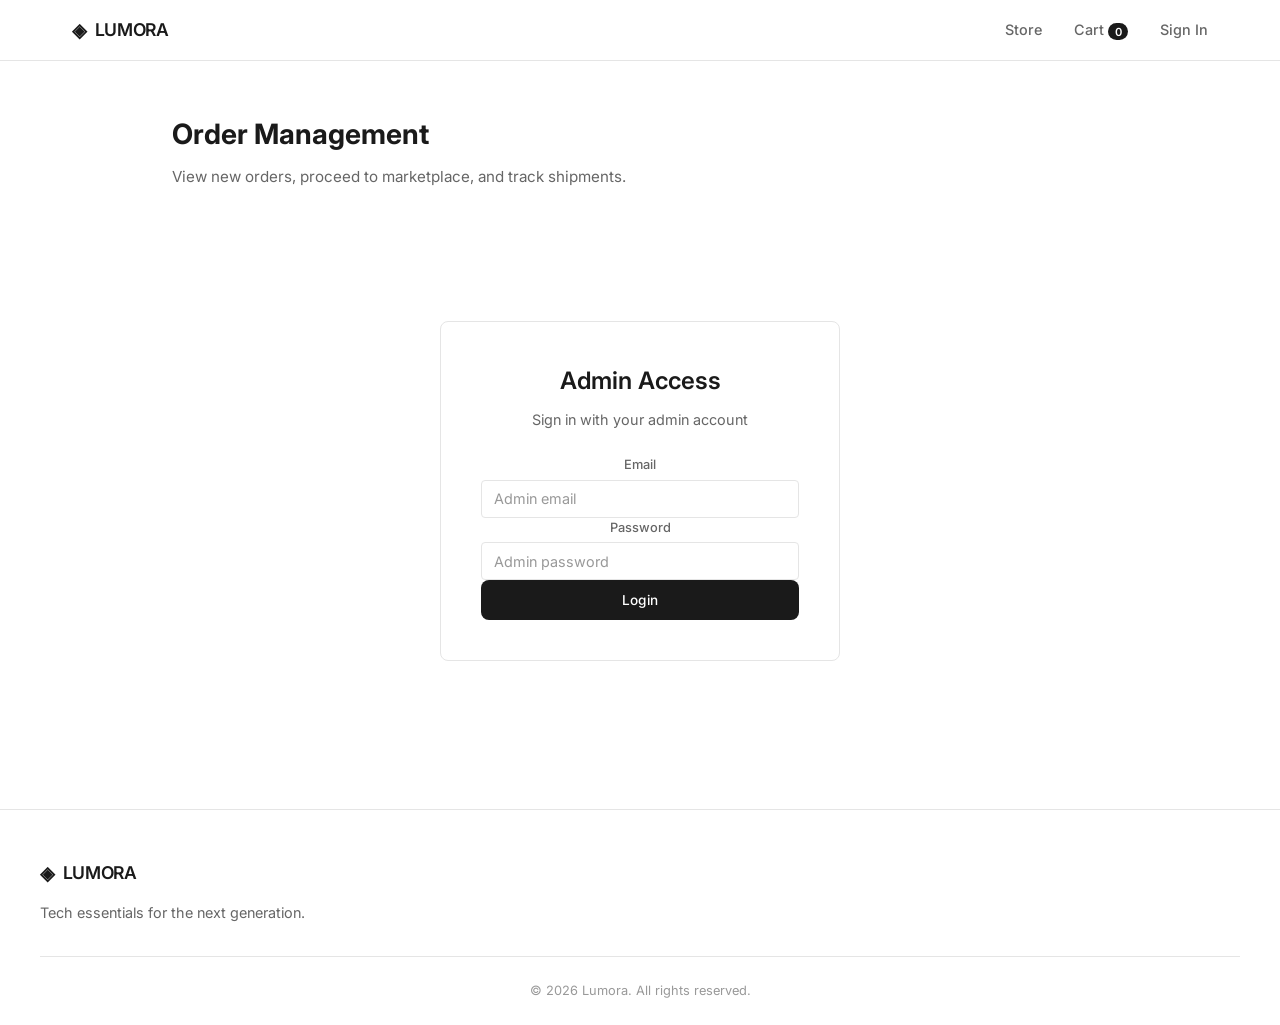
==== admin.html @ c72f5565 "Lumora Store v1.0 - Full storefront with backend integration" ====
<!DOCTYPE html>
<html lang="en">
<head>
    <meta charset="UTF-8">
    <meta name="viewport" content="width=device-width, initial-scale=1.0">
    <title>Admin — Lumora Store</title>
    <link rel="stylesheet" href="css/style.css">
    <link href="https://fonts.googleapis.com/css2?family=Inter:wght@300;400;500;600;700&display=swap" rel="stylesheet">
    <link rel="icon" href="data:image/svg+xml,<svg xmlns='http://www.w3.org/2000/svg' viewBox='0 0 100 100'><text y='.9em' font-size='90'>◈</text></svg>">
</head>
<body>
    <nav class="navbar">
        <div class="nav-container">
            <a href="index.html" class="logo"><span class="logo-icon">◈</span><span class="logo-text">LUMORA</span></a>
            <ul class="nav-links">
                <li><a href="index.html" class="nav-link">Store</a></li>
                <li><a href="cart.html" class="nav-link">Cart <span class="cart-count" id="cartCount">0</span></a></li>
                <span id="authLinks"></span>
            </ul>
            <button class="menu-toggle" id="menuToggle">☰</button>
        </div>
    </nav>
    <div class="admin-page">
        <div class="admin-header">
            <h1>Order Management</h1>
            <p>View new orders, proceed to marketplace, and track shipments.</p>
        </div>
        <div id="adminContent"></div>
    </div>
    <footer class="footer">
        <div class="footer-content">
            <div class="footer-brand">
                <a href="index.html" class="logo"><span class="logo-icon">◈</span><span class="logo-text">LUMORA</span></a>
                <p>Tech essentials for the next generation.</p>
            </div>
        </div>
        <div class="footer-bottom"><p>&copy; 2026 Lumora. All rights reserved.</p></div>
    </footer>
    <script src="js/products.js"></script>
    <script src="js/main.js"></script>
</body>
</html>
---- css/style.css ----
/* ============================================
   LUMORA STORE — Complete Stylesheet
   ============================================ */

:root {
    --bg: #ffffff;
    --surface: #f8f8f8;
    --card: #ffffff;
    --border: #e5e5e5;
    --text: #1a1a1a;
    --text-secondary: #666666;
    --text-dim: #999999;
    --accent: #1a1a1a;
    --accent-hover: #333333;
    --accent-light: #f0f0f0;
    --success: #2d8a4e;
    --danger: #d32f2f;
    --warning: #f5a623;
    --font-display: 'Inter', -apple-system, BlinkMacSystemFont, 'Segoe UI', sans-serif;
    --font-body: 'Inter', -apple-system, BlinkMacSystemFont, 'Segoe UI', sans-serif;
    --font-mono: 'SF Mono', 'Fira Code', 'Consolas', monospace;
    --radius: 8px;
    --radius-sm: 4px;
    --shadow: 0 1px 3px rgba(0, 0, 0, 0.08);
    --shadow-hover: 0 4px 12px rgba(0, 0, 0, 0.12);
    --transition: 0.2s ease;
}

* { margin: 0; padding: 0; box-sizing: border-box; }
html { scroll-behavior: smooth; }

body {
    font-family: var(--font-body);
    background: var(--bg);
    color: var(--text);
    line-height: 1.6;
    -webkit-font-smoothing: antialiased;
    -moz-osx-font-smoothing: grayscale;
}

/* ============================================
   NAVIGATION
   ============================================ */
.navbar {
    position: fixed; top: 0; left: 0; width: 100%; z-index: 1000;
    background: rgba(255, 255, 255, 0.9);
    backdrop-filter: blur(10px);
    border-bottom: 1px solid var(--border);
}
.nav-container {
    max-width: 1200px; margin: 0 auto; padding: 0 2rem;
    display: flex; align-items: center; justify-content: space-between; height: 60px;
}
.logo {
    display: flex; align-items: center; gap: 0.5rem; text-decoration: none;
    color: var(--text); font-family: var(--font-display); font-size: 1.1rem;
    font-weight: 600; letter-spacing: -0.02em;
}
.logo-icon { font-size: 1.2rem; color: var(--text); }
.logo-accent { color: var(--text-secondary); font-weight: 400; }
.nav-links { display: flex; list-style: none; gap: 2rem; }
.nav-link {
    color: var(--text-secondary); text-decoration: none; font-size: 0.9rem;
    font-weight: 500; transition: color var(--transition); position: relative;
}
.nav-link:hover, .nav-link.active { color: var(--text); }
.nav-link::after {
    content: ''; position: absolute; bottom: -4px; left: 0; width: 0;
    height: 1px; background: var(--text); transition: width var(--transition);
}
.nav-link:hover::after, .nav-link.active::after { width: 100%; }
.cart-link { display: flex; align-items: center; gap: 0.4rem; }
.cart-count {
    background: var(--text); color: var(--bg); font-size: 0.7rem; font-weight: 600;
    padding: 0.1rem 0.4rem; border-radius: 10px; min-width: 18px; text-align: center;
    transition: transform 0.2s ease;
}
.menu-toggle { display: none; background: none; border: none; color: var(--text); font-size: 1.25rem; cursor: pointer; }

/* ============================================
   HERO
   ============================================ */
.hero {
    min-height: 100vh; display: flex; align-items: center; justify-content: center;
    padding: 6rem 2rem 4rem; text-align: center;
}
.hero-content { max-width: 640px; }
.hero-badge {
    font-family: var(--font-mono); font-size: 0.75rem; color: var(--text-dim);
    letter-spacing: 0.1em; text-transform: uppercase; margin-bottom: 1.5rem;
}
.hero-title {
    font-family: var(--font-display); font-size: clamp(2.5rem, 5vw, 3.5rem);
    font-weight: 700; line-height: 1.15; letter-spacing: -0.03em;
    margin-bottom: 1.25rem; color: var(--text);
}
.hero-subtitle {
    font-size: 1.1rem; color: var(--text-secondary); margin-bottom: 2.5rem;
    font-weight: 400; line-height: 1.7;
}
.hero-cta { display: flex; gap: 0.75rem; justify-content: center; flex-wrap: wrap; margin-bottom: 3rem; }
.btn {
    font-family: var(--font-display); font-size: 0.85rem; font-weight: 500;
    letter-spacing: 0.01em; padding: 0.75rem 1.5rem; border: none; cursor: pointer;
    transition: all var(--transition); text-decoration: none; display: inline-block;
    border-radius: var(--radius);
}
.btn-primary { background: var(--text); color: var(--bg); }
.btn-primary:hover { background: var(--accent-hover); }
.btn-secondary { background: transparent; color: var(--text); border: 1px solid var(--border); }
.btn-secondary:hover { border-color: var(--text); }
.btn-small { padding: 0.5rem 1rem; font-size: 0.8rem; }
.scroll-indicator { position: absolute; bottom: 2rem; left: 50%; transform: translateX(-50%); text-align: center; }
.scroll-indicator span { font-family: var(--font-mono); font-size: 0.7rem; color: var(--text-dim); letter-spacing: 0.1em; text-transform: uppercase; }
.scroll-line { width: 1px; height: 32px; background: var(--border); margin: 0.5rem auto 0; }

/* ============================================
   SECTIONS
   ============================================ */
section { padding: 5rem 2rem; max-width: 1200px; margin: 0 auto; }
.section-header { text-align: center; margin-bottom: 2.5rem; }
.section-title {
    font-family: var(--font-display); font-size: clamp(1.5rem, 3vw, 2rem);
    font-weight: 600; letter-spacing: -0.02em; margin-bottom: 0.5rem; color: var(--text);
}
.section-subtitle { color: var(--text-secondary); font-size: 1rem; font-weight: 400; }

/* ============================================
   PRODUCT GRID
   ============================================ */
.products-section { padding-top: 4rem; }
.filter-bar {
    max-width: 1200px; margin: 0 auto 1.5rem; padding: 0 2rem;
    display: flex; gap: 0.5rem; flex-wrap: wrap; align-items: center;
}
.filter-btn {
    font-family: var(--font-mono); font-size: 0.75rem; padding: 0.4rem 0.75rem;
    background: transparent; border: 1px solid var(--border); color: var(--text-secondary);
    cursor: pointer; border-radius: var(--radius-sm); transition: all var(--transition);
    text-transform: uppercase; letter-spacing: 0.03em;
}
.filter-btn:hover, .filter-btn.active { border-color: var(--text); color: var(--text); }
.search-box { margin-left: auto; position: relative; }
.search-box input {
    padding: 0.4rem 0.75rem 0.4rem 2rem; background: var(--bg); border: 1px solid var(--border);
    border-radius: var(--radius-sm); color: var(--text); font-family: var(--font-body);
    font-size: 0.85rem; outline: none; width: 220px; transition: border-color var(--transition);
}
.search-box input:focus { border-color: var(--text); }
.search-box::before {
    content: '\2315'; position: absolute; left: 0.6rem; top: 50%;
    transform: translateY(-50%); color: var(--text-dim); font-size: 1rem;
}
.product-grid {
    display: grid; grid-template-columns: repeat(auto-fill, minmax(260px, 1fr)); gap: 1.5rem;
    max-width: 1200px; margin: 0 auto; padding: 0 2rem;
}
.product-card {
    background: var(--card); border: 1px solid var(--border); border-radius: var(--radius);
    overflow: hidden; transition: all var(--transition); cursor: pointer;
}
.product-card:hover { box-shadow: var(--shadow-hover); transform: translateY(-2px); }
.product-image { position: relative; width: 100%; height: 200px; background: var(--surface); overflow: hidden; }
.product-image img { width: 100%; height: 100%; object-fit: cover; }
.product-badge {
    position: absolute; top: 0.75rem; left: 0.75rem; font-family: var(--font-mono);
    font-size: 0.65rem; color: var(--text-secondary); background: var(--accent-light);
    padding: 0.15rem 0.5rem; border-radius: var(--radius-sm); text-transform: uppercase; letter-spacing: 0.03em;
}
.product-info { padding: 1.25rem; }
.product-name {
    font-family: var(--font-display); font-size: 0.95rem; font-weight: 600;
    margin-bottom: 0.25rem; color: var(--text); letter-spacing: -0.01em;
}
.product-desc { font-size: 0.85rem; color: var(--text-secondary); margin-bottom: 0.75rem; line-height: 1.5; }
.product-footer { display: flex; align-items: center; justify-content: space-between; }
.product-price { font-family: var(--font-display); font-size: 1.1rem; font-weight: 600; color: var(--text); letter-spacing: -0.01em; }
.add-to-cart {
    padding: 0.5rem 1rem; background: transparent; border: 1px solid var(--border);
    color: var(--text); font-family: var(--font-display); font-size: 0.75rem;
    font-weight: 500; cursor: pointer; transition: all var(--transition); border-radius: var(--radius-sm);
}
.add-to-cart:hover { background: var(--text); color: var(--bg); border-color: var(--text); }

/* ============================================
   CATEGORIES
   ============================================ */
.categories-section { padding-top: 2rem; }
.category-grid { display: grid; grid-template-columns: repeat(auto-fill, minmax(200px, 1fr)); gap: 1rem; }
.category-card {
    background: var(--card); border: 1px solid var(--border); border-radius: var(--radius);
    padding: 1.5rem 1.25rem; text-align: center; text-decoration: none; color: var(--text);
    transition: all var(--transition);
}
.category-card:hover { box-shadow: var(--shadow-hover); transform: translateY(-2px); }
.category-icon { font-size: 2rem; margin-bottom: 0.75rem; display: block; }
.category-card h3 { font-family: var(--font-display); font-size: 0.95rem; font-weight: 600; margin-bottom: 0.25rem; letter-spacing: -0.01em; }
.category-card p { font-size: 0.8rem; color: var(--text-secondary); }

/* ============================================
   HOW IT WORKS
   ============================================ */
.how-it-works { background: var(--surface); border-top: 1px solid var(--border); border-bottom: 1px solid var(--border); }
.steps-grid { display: grid; grid-template-columns: repeat(auto-fit, minmax(250px, 1fr)); gap: 2rem; max-width: 900px; margin: 0 auto; }
.step { text-align: center; }
.step-number {
    width: 48px; height: 48px; border-radius: 50%; background: var(--text); color: var(--bg);
    font-family: var(--font-display); font-size: 1.25rem; font-weight: 700;
    display: flex; align-items: center; justify-content: center; margin: 0 auto 1rem;
}
.step h3 { font-family: var(--font-display); font-size: 1rem; font-weight: 600; margin-bottom: 0.5rem; }
.step p { font-size: 0.9rem; color: var(--text-secondary); }

/* ============================================
   CART PAGE
   ============================================ */
.cart-container { max-width: 800px; margin: 0 auto; padding: 7rem 2rem 3rem; }
.cart-items { margin-bottom: 1.5rem; }
.cart-item {
    display: flex; align-items: center; gap: 1.25rem; background: var(--card);
    border: 1px solid var(--border); border-radius: var(--radius); padding: 1.25rem; margin-bottom: 0.75rem;
}
.cart-item-img { width: 64px; height: 64px; object-fit: cover; border-radius: var(--radius-sm); flex-shrink: 0; }
.cart-item-info { flex: 1; }
.cart-item-name { font-family: var(--font-display); font-size: 0.95rem; font-weight: 600; margin-bottom: 0.15rem; }
.cart-item-price { color: var(--text-secondary); font-size: 0.85rem; }
.cart-item-total { font-family: var(--font-display); font-size: 1rem; font-weight: 600; color: var(--text); }
.remove-btn {
    background: none; border: none; color: var(--text-dim); font-size: 1.25rem;
    cursor: pointer; padding: 0.25rem; transition: color var(--transition);
}
.remove-btn:hover { color: var(--danger); }
.cart-summary {
    background: var(--card); border: 1px solid var(--border);
    border-radius: var(--radius); padding: 1.5rem;
}
.summary-row { display: flex; justify-content: space-between; padding: 0.5rem 0; font-size: 0.95rem; }
.summary-total { font-family: var(--font-display); font-size: 1.25rem; font-weight: 600; border-top: 1px solid var(--border); margin-top: 0.5rem; padding-top: 1rem; }
.checkout-btn { width: 100%; margin-top: 1rem; }
.empty-cart { text-align: center; padding: 4rem 2rem; color: var(--text-secondary); }
.empty-cart-icon { font-size: 3rem; margin-bottom: 1rem; display: block; }

/* ============================================
   MODALS
   ============================================ */
.modal-overlay {
    position: fixed; top: 0; left: 0; width: 100%; height: 100%;
    background: rgba(0, 0, 0, 0.4); backdrop-filter: blur(4px);
    z-index: 2000; display: none; align-items: center; justify-content: center; padding: 2rem;
}
.modal-overlay.active { display: flex; }
.modal {
    background: var(--card); border: 1px solid var(--border); border-radius: var(--radius);
    max-width: 480px; width: 100%; max-height: 90vh; overflow-y: auto; position: relative;
    padding: 2rem;
}
.modal-large { max-width: 600px; }
.modal-admin { max-width: 900px; }
.modal-close {
    position: absolute; top: 0.75rem; right: 0.75rem; background: none; border: none;
    color: var(--text-secondary); font-size: 1.5rem; cursor: pointer; z-index: 1;
    transition: color var(--transition);
}
.modal-close:hover { color: var(--text); }
.modal-title { font-family: var(--font-display); font-size: 1.25rem; font-weight: 600; margin-bottom: 1.5rem; }

/* Product Modal */
.modal-product { display: flex; flex-direction: column; gap: 1.5rem; }
.modal-product-image { width: 100%; height: 250px; background: var(--surface); border-radius: var(--radius); overflow: hidden; }
.modal-product-image img { width: 100%; height: 100%; object-fit: cover; }
.modal-product-info h2 { font-family: var(--font-display); font-size: 1.25rem; font-weight: 600; margin-bottom: 0.5rem; }
.modal-product-info .product-desc { margin-bottom: 1rem; }
.product-specs { margin-bottom: 1rem; }
.product-specs h4 { font-family: var(--font-display); font-size: 0.85rem; font-weight: 600; margin-bottom: 0.5rem; }
.product-specs ul { list-style: none; padding-left: 0; }
.product-specs li { font-size: 0.85rem; color: var(--text-secondary); padding: 0.2rem 0; }
.product-specs li::before { content: '• '; color: var(--text); }

/* Checkout */
.checkout-items { margin-bottom: 1.5rem; }
.checkout-items h3 { font-family: var(--font-display); font-size: 0.9rem; font-weight: 600; margin-bottom: 0.75rem; }
.checkout-item {
    display: flex; justify-content: space-between; padding: 0.5rem 0;
    border-bottom: 1px solid var(--border); font-size: 0.9rem;
}
.checkout-total {
    display: flex; justify-content: space-between; padding: 1rem 0 0;
    font-family: var(--font-display); font-size: 1.1rem; font-weight: 600;
}
.payment-section { text-align: center; padding: 1.5rem 0; }
.payment-qr { text-align: center; }
.payment-instruction { font-size: 0.9rem; color: var(--text-secondary); margin-bottom: 1rem; }
.qr-image { width: 250px; height: 250px; margin: 0 auto 1rem; display: block; border-radius: var(--radius); }
.payment-details { background: var(--surface); border-radius: var(--radius); padding: 1rem; margin-bottom: 1rem; text-align: left; }
.payment-details p { font-size: 0.85rem; margin-bottom: 0.25rem; }
.payment-warning { font-size: 0.8rem; color: var(--warning); margin-bottom: 1rem; }

/* Order Form */
.order-form { display: flex; flex-direction: column; gap: 1rem; }
.form-group { display: flex; flex-direction: column; gap: 0.25rem; }
.form-row { display: grid; grid-template-columns: 1fr 1fr; gap: 1rem; }
.form-group label { font-size: 0.8rem; font-weight: 500; color: var(--text-secondary); }
.form-group input, .form-group textarea {
    padding: 0.6rem 0.75rem; background: var(--bg); border: 1px solid var(--border);
    border-radius: var(--radius-sm); color: var(--text); font-family: var(--font-body);
    font-size: 0.9rem; outline: none; transition: border-color var(--transition);
}
.form-group input:focus, .form-group textarea:focus { border-color: var(--text); }
.form-group input::placeholder, .form-group textarea::placeholder { color: var(--text-dim); }
.form-notice { background: #fff3cd; border: 1px solid #ffc107; border-radius: var(--radius-sm); padding: 0.75rem; }
.form-notice p { font-size: 0.8rem; color: #856404; }
.submit-btn { width: 100%; }

/* Order Confirmation */
.confirmation-box { text-align: center; padding: 2rem; }
.confirmation-icon {
    width: 64px; height: 64px; border-radius: 50%; background: var(--success); color: white;
    font-size: 2rem; display: flex; align-items: center; justify-content: center; margin: 0 auto 1rem;
}
.confirmation-box h2 { font-family: var(--font-display); font-size: 1.5rem; font-weight: 600; margin-bottom: 0.5rem; }
.confirmation-id { font-family: var(--font-mono); font-size: 0.85rem; color: var(--text-dim); margin-bottom: 1rem; }
.confirmation-details { background: var(--surface); border-radius: var(--radius); padding: 1rem; margin: 1rem 0; text-align: left; }
.confirmation-details p { font-size: 0.9rem; margin-bottom: 0.25rem; }

/* ============================================
   ADMIN PAGE
   ============================================ */
.admin-page { max-width: 1000px; margin: 0 auto; padding: 7rem 2rem 3rem; }
.admin-header { margin-bottom: 2rem; }
.admin-header h1 { font-family: var(--font-display); font-size: 1.75rem; font-weight: 700; margin-bottom: 0.5rem; }
.admin-header p { color: var(--text-secondary); font-size: 0.95rem; }
.admin-stats { display: grid; grid-template-columns: repeat(4, 1fr); gap: 1rem; margin-bottom: 2rem; }
.admin-stat {
    background: var(--card); border: 1px solid var(--border); border-radius: var(--radius);
    padding: 1.25rem; text-align: center;
}
.admin-stat .stat-num { font-family: var(--font-display); font-size: 1.75rem; font-weight: 700; display: block; }
.admin-stat .stat-label { font-size: 0.75rem; color: var(--text-dim); text-transform: uppercase; letter-spacing: 0.05em; }
.admin-orders h3 { font-family: var(--font-display); font-size: 1rem; font-weight: 600; margin-bottom: 1rem; }
.no-orders { text-align: center; padding: 3rem; color: var(--text-secondary); }
.admin-order {
    background: var(--card); border: 1px solid var(--border); border-radius: var(--radius);
    padding: 1.5rem; margin-bottom: 1rem;
}
.order-header { display: flex; justify-content: space-between; align-items: center; margin-bottom: 1rem; }
.order-id { font-family: var(--font-mono); font-size: 0.85rem; font-weight: 600; }
.order-status {
    font-size: 0.7rem; font-weight: 600; padding: 0.2rem 0.6rem; border-radius: 10px;
    text-transform: uppercase; letter-spacing: 0.05em;
}
.status-pending { background: #fff3cd; color: #856404; }
.status-confirmed { background: #d1ecf1; color: #0c5460; }
.status-ordered { background: #d4edda; color: #155724; }
.status-shipped { background: #e2e3e5; color: #383d41; }
.order-body { display: grid; grid-template-columns: 1fr 1fr 1fr; gap: 1rem; margin-bottom: 1rem; }
.order-customer p, .order-items p { font-size: 0.85rem; margin-bottom: 0.15rem; }
.order-total { text-align: right; }
.order-total p { font-size: 0.85rem; }
.order-actions { border-top: 1px solid var(--border); padding-top: 1rem; }
.marketplace-label { font-size: 0.8rem; color: var(--text-secondary); margin-bottom: 0.5rem; }
.marketplace-btns { display: flex; gap: 0.5rem; flex-wrap: wrap; }
.marketplace-btn {
    padding: 0.5rem 1rem; background: transparent; border: 1px solid var(--border);
    color: var(--text); font-family: var(--font-display); font-size: 0.8rem;
    font-weight: 500; cursor: pointer; border-radius: var(--radius-sm);
    transition: all var(--transition);
}
.marketplace-btn:hover { border-color: var(--mp-color, var(--text)); color: var(--mp-color, var(--text)); }
.shipped-label { color: var(--success); font-weight: 600; font-size: 0.9rem; }

/* ============================================
   TOAST
   ============================================ */
.toast {
    position: fixed; bottom: 2rem; right: 2rem; background: var(--text); color: var(--bg);
    padding: 0.75rem 1.25rem; border-radius: var(--radius); font-family: var(--font-body);
    font-size: 0.9rem; font-weight: 500; z-index: 3000; opacity: 0; transform: translateY(20px);
    transition: all 0.3s ease;
}
.toast.show { opacity: 1; transform: translateY(0); }

/* ============================================
   FOOTER
   ============================================ */
.footer { background: var(--bg); border-top: 1px solid var(--border); padding: 3rem 2rem 1.5rem; }
.footer-content {
    max-width: 1200px; margin: 0 auto; display: grid;
    grid-template-columns: 1fr 2fr; gap: 3rem; margin-bottom: 2rem;
}
.footer-brand p { color: var(--text-secondary); margin-top: 0.75rem; font-size: 0.9rem; }
.footer-links { display: grid; grid-template-columns: repeat(3, 1fr); gap: 1.5rem; }
.footer-col h4 {
    font-family: var(--font-display); font-size: 0.8rem; font-weight: 600;
    margin-bottom: 0.75rem; letter-spacing: 0.02em; text-transform: uppercase; color: var(--text);
}
.footer-col a {
    display: block; color: var(--text-secondary); text-decoration: none;
    font-size: 0.85rem; margin-bottom: 0.4rem; transition: color var(--transition);
}
.footer-col a:hover { color: var(--text); }
.footer-bottom {
    max-width: 1200px; margin: 0 auto; padding-top: 1.5rem;
    border-top: 1px solid var(--border); text-align: center;
}
.footer-bottom p { color: var(--text-dim); font-size: 0.8rem; }

/* ============================================
   RESPONSIVE
   ============================================ */
@media (max-width: 768px) {
    .nav-links {
        display: none; position: absolute; top: 60px; left: 0; width: 100%;
        background: rgba(255, 255, 255, 0.98); flex-direction: column;
        padding: 1.5rem 2rem; gap: 1rem; border-bottom: 1px solid var(--border);
    }
    .nav-links.active { display: flex; }
    .menu-toggle { display: block; }
    .hero-stats { gap: 1.5rem; }
    .newsletter-form { flex-direction: column; }
    .footer-content { grid-template-columns: 1fr; gap: 1.5rem; }
    .footer-links { grid-template-columns: 1fr; }
    .cart-item { flex-wrap: wrap; }
    .filter-bar { flex-direction: column; align-items: stretch; }
    .search-box { margin-left: 0; }
    .search-box input { width: 100%; }
    .form-row { grid-template-columns: 1fr; }
    .order-body { grid-template-columns: 1fr; }
    .admin-stats { grid-template-columns: repeat(2, 1fr); }
    .product-grid { grid-template-columns: repeat(auto-fill, minmax(200px, 1fr)); }
    .category-grid { grid-template-columns: repeat(2, 1fr); }
    .steps-grid { grid-template-columns: 1fr; }
}
@media (max-width: 480px) {
    .hero-cta { flex-direction: column; align-items: center; }
    .btn { width: 100%; text-align: center; }
    .product-grid { grid-template-columns: 1fr; }
    .category-grid { grid-template-columns: 1fr; }
    .admin-stats { grid-template-columns: 1fr; }
    .marketplace-btns { flex-direction: column; }
    .marketplace-btn { width: 100%; }
}

/* ADMIN LOGIN */
.admin-login { display: flex; align-items: center; justify-content: center; min-height: 60vh; }
.admin-login-box { background: var(--card); border: 1px solid var(--border); border-radius: var(--radius); padding: 2.5rem; max-width: 400px; width: 100%; text-align: center; }
.admin-login-box h2 { font-family: var(--font-display); font-size: 1.5rem; font-weight: 600; margin-bottom: 0.5rem; }
.admin-login-box p { color: var(--text-secondary); font-size: 0.9rem; margin-bottom: 1.5rem; }

/* ADMIN TOP BAR */
.admin-top-bar { display: flex; justify-content: space-between; align-items: center; margin-bottom: 1.5rem; flex-wrap: wrap; gap: 0.5rem; }
.admin-top-bar h2 { font-family: var(--font-display); font-size: 1.25rem; font-weight: 600; }
.admin-top-actions { display: flex; gap: 0.5rem; }

/* ADD PRODUCT FORM */
.add-product-form { background: var(--card); border: 1px solid var(--border); border-radius: var(--radius); padding: 1.5rem; margin-bottom: 1.5rem; }
.add-product-form h3 { font-family: var(--font-display); font-size: 1rem; font-weight: 600; margin-bottom: 1rem; }
.add-product-form .form-group small { display: block; font-size: 0.75rem; color: var(--text-dim); margin-top: 0.25rem; }
.add-product-form select {
    padding: 0.6rem 0.75rem; background: var(--bg); border: 1px solid var(--border);
    border-radius: var(--radius-sm); color: var(--text); font-family: var(--font-body);
    font-size: 0.9rem; outline: none; width: 100%; transition: border-color var(--transition);
}
.add-product-form select:focus { border-color: var(--text); }
.form-actions { display: flex; gap: 0.5rem; margin-top: 0.5rem; }

/* PROFILE PAGE */
.profile-container { max-width: 800px; margin: 0 auto; padding: 7rem 2rem 3rem; }
.profile-header { text-align: center; margin-bottom: 2rem; }
.profile-avatar { width: 80px; height: 80px; border-radius: 50%; background: var(--text); color: var(--bg); font-size: 2rem; display: flex; align-items: center; justify-content: center; margin: 0 auto 1rem; }
.profile-header h1 { font-family: var(--font-display); font-size: 1.5rem; font-weight: 600; margin-bottom: 0.25rem; }
.profile-header p { color: var(--text-secondary); font-size: 0.9rem; }
.profile-section { background: var(--card); border: 1px solid var(--border); border-radius: var(--radius); padding: 1.5rem; }
.profile-section h2 { font-family: var(--font-display); font-size: 1rem; font-weight: 600; margin-bottom: 1rem; }
.profile-order { border: 1px solid var(--border); border-radius: var(--radius-sm); padding: 1rem; margin-bottom: 0.75rem; }
.profile-order-header { display: flex; justify-content: space-between; align-items: center; margin-bottom: 0.5rem; }
.profile-order-items p { font-size: 0.85rem; color: var(--text-secondary); }
.profile-order-total { margin-top: 0.5rem; padding-top: 0.5rem; border-top: 1px solid var(--border); }
.profile-order-total p { font-size: 0.85rem; }

/* PAYMENT INFO FORM */
.payment-info-form { text-align: left; }
.payment-info-form h3 { font-family: var(--font-display); font-size: 1.1rem; font-weight: 600; margin-bottom: 0.5rem; }
.payment-info-form p { font-size: 0.9rem; color: var(--text-secondary); margin-bottom: 1rem; }
.payment-info-form select { padding: 0.6rem 0.75rem; background: var(--bg); border: 1px solid var(--border); border-radius: var(--radius-sm); color: var(--text); font-family: var(--font-body); font-size: 0.9rem; outline: none; width: 100%; transition: border-color var(--transition); }
.payment-info-form select:focus { border-color: var(--text); }

/* ACTION BUTTONS */
.action-btns { display: flex; gap: 0.5rem; flex-wrap: wrap; }

/* PAYMENT INFO FORM */
.payment-info-form { text-align: left; }
.payment-info-form h3 { font-family: var(--font-display); font-size: 1.1rem; font-weight: 600; margin-bottom: 0.5rem; }
.payment-info-form p { font-size: 0.9rem; color: var(--text-secondary); margin-bottom: 1rem; }
.payment-info-form small { display: block; font-size: 0.75rem; color: var(--text-dim); margin-top: 0.25rem; }

.payment-info-form small { display: block; font-size: 0.75rem; color: var(--text-dim); margin-top: 0.25rem; }
/* SCROLLBAR */
::-webkit-scrollbar { width: 6px; }
::-webkit-scrollbar-track { background: var(--bg); }
::-webkit-scrollbar-thumb { background: var(--border); border-radius: 3px; }
::-webkit-scrollbar-thumb:hover { background: var(--text-dim); }
::selection { background: var(--text); color: var(--bg); }
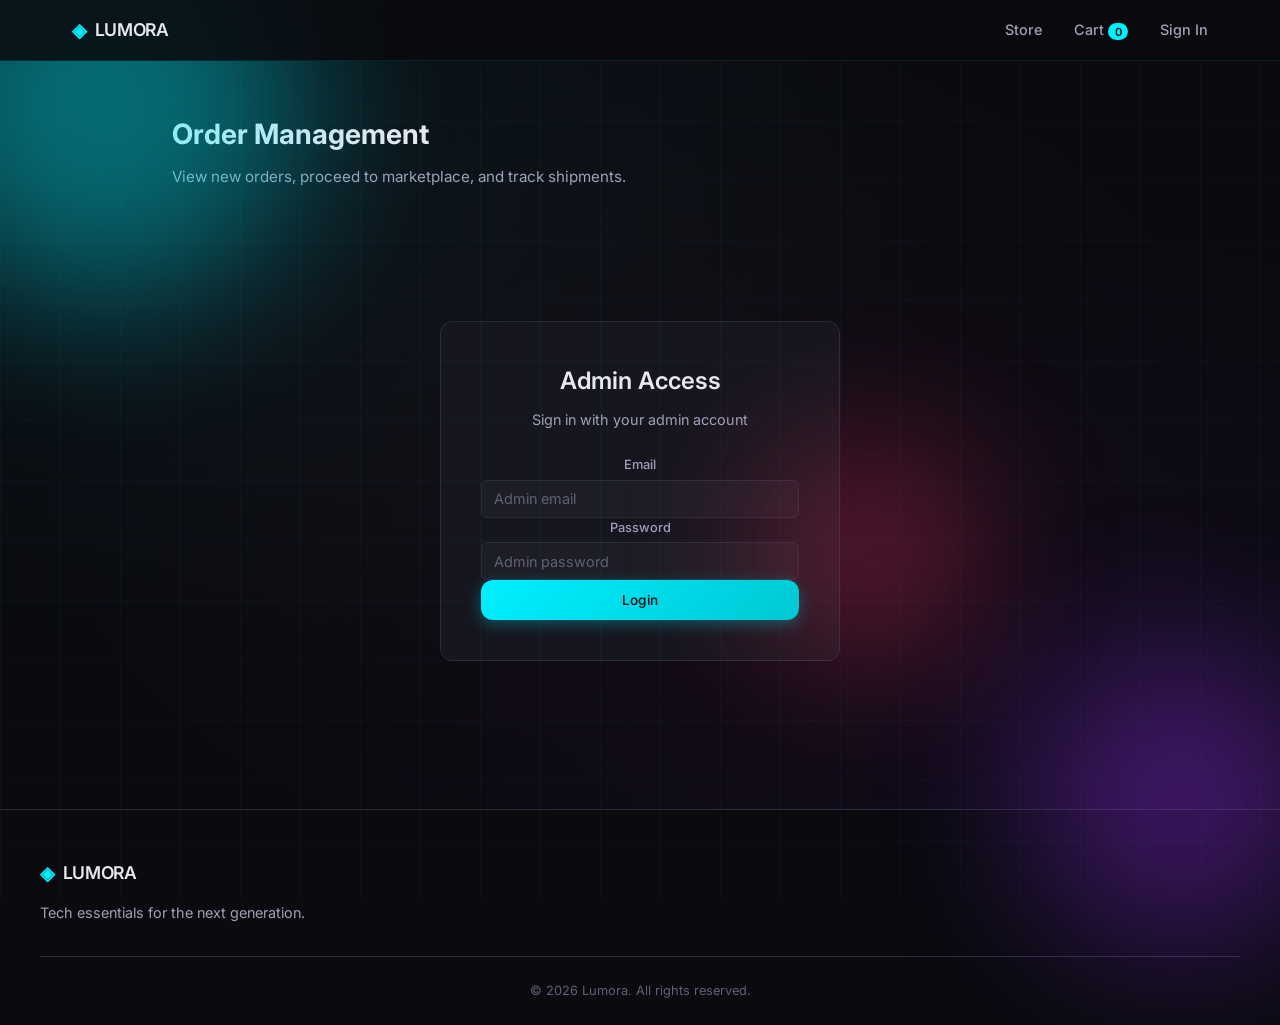
==== commit 4cba2679: "Add futuristic 3D motion system - dark cyberpunk theme, tilt cards, parallax orbs, scroll reveal, ne" ====
--- a/admin.html
+++ b/admin.html
@@ -7,8 +7,8 @@
     <link rel="stylesheet" href="css/style.css">
     <link href="https://fonts.googleapis.com/css2?family=Inter:wght@300;400;500;600;700&display=swap" rel="stylesheet">
     <link rel="icon" href="data:image/svg+xml,<svg xmlns='http://www.w3.org/2000/svg' viewBox='0 0 100 100'><text y='.9em' font-size='90'>◈</text></svg>">
-</head>
-<body>
+<link rel="stylesheet" href="css/futuristic.css"></head>
+<body><div class="orb orb-1"></div><div class="orb orb-2"></div><div class="orb orb-3"></div>
     <nav class="navbar">
         <div class="nav-container">
             <a href="index.html" class="logo"><span class="logo-icon">◈</span><span class="logo-text">LUMORA</span></a>
@@ -38,5 +38,5 @@
     </footer>
     <script src="js/products.js"></script>
     <script src="js/main.js"></script>
-</body>
+<script src="js/futuristic.js"></script></body>
 </html>
--- a/css/futuristic.css
+++ b/css/futuristic.css
@@ -0,0 +1,444 @@
+/* ============================================
+   LUMORA STORE — FUTURISTIC 3D MOTION SYSTEM
+   ============================================ */
+
+/* --- Theme Override: Dark Cyberpunk --- */
+:root {
+    --bg: #0a0a0f;
+    --surface: #12121a;
+    --card: #16161f;
+    --border: #2a2a3a;
+    --text: #e8e8f0;
+    --text-secondary: #a0a0b8;
+    --text-dim: #606078;
+    --accent: #00f0ff;
+    --accent-hover: #00c8d4;
+    --accent-light: #1a2a3a;
+    --success: #00ff88;
+    --danger: #ff3366;
+    --warning: #ffaa00;
+    --glow: 0 0 20px rgba(0, 240, 255, 0.3);
+    --glow-strong: 0 0 40px rgba(0, 240, 255, 0.5);
+    --shadow: 0 4px 20px rgba(0, 0, 0, 0.5);
+    --shadow-hover: 0 8px 40px rgba(0, 240, 255, 0.15);
+    --radius: 12px;
+    --radius-sm: 6px;
+    --transition: 0.3s cubic-bezier(0.25, 0.46, 0.45, 0.94);
+}
+
+/* --- Animated Background --- */
+body {
+    background: var(--bg);
+    background-image:
+        radial-gradient(ellipse at 20% 20%, rgba(0, 240, 255, 0.05) 0%, transparent 50%),
+        radial-gradient(ellipse at 80% 80%, rgba(138, 43, 226, 0.05) 0%, transparent 50%),
+        radial-gradient(ellipse at 50% 50%, rgba(255, 51, 102, 0.03) 0%, transparent 70%);
+    background-attachment: fixed;
+}
+
+/* --- Grid Overlay --- */
+body::before {
+    content: '';
+    position: fixed;
+    top: 0; left: 0; width: 100%; height: 100%;
+    background-image:
+        linear-gradient(rgba(0, 240, 255, 0.03) 1px, transparent 1px),
+        linear-gradient(90deg, rgba(0, 240, 255, 0.03) 1px, transparent 1px);
+    background-size: 60px 60px;
+    pointer-events: none;
+    z-index: 0;
+}
+
+/* --- Floating Orbs --- */
+.orb {
+    position: fixed;
+    border-radius: 50%;
+    filter: blur(80px);
+    opacity: 0.4;
+    pointer-events: none;
+    z-index: 0;
+    animation: orbFloat 20s ease-in-out infinite;
+}
+.orb-1 { width: 400px; height: 400px; background: #00f0ff; top: -100px; left: -100px; animation-delay: 0s; }
+.orb-2 { width: 300px; height: 300px; background: #8a2be2; bottom: -50px; right: -50px; animation-delay: -7s; }
+.orb-3 { width: 200px; height: 200px; background: #ff3366; top: 50%; left: 60%; animation-delay: -13s; }
+
+@keyframes orbFloat {
+    0%, 100% { transform: translate(0, 0) scale(1); }
+    25% { transform: translate(50px, -30px) scale(1.1); }
+    50% { transform: translate(-30px, 50px) scale(0.9); }
+    75% { transform: translate(30px, 30px) scale(1.05); }
+}
+
+/* --- Navbar: Glassmorphism + Glow --- */
+.navbar {
+    background: rgba(10, 10, 15, 0.85);
+    backdrop-filter: blur(20px);
+    border-bottom: 1px solid rgba(0, 240, 255, 0.1);
+}
+.logo-text { color: var(--text); }
+.logo-icon { color: var(--accent); }
+.nav-link { color: var(--text-secondary); }
+.nav-link:hover, .nav-link.active { color: var(--accent); }
+.nav-link::after { background: var(--accent); }
+.cart-count { background: var(--accent); color: #0a0a0f; }
+
+/* --- Hero: 3D Depth --- */
+.hero {
+    position: relative;
+    overflow: hidden;
+}
+.hero-content {
+    position: relative;
+    z-index: 2;
+    transform-style: preserve-3d;
+    animation: heroFloat 6s ease-in-out infinite;
+}
+@keyframes heroFloat {
+    0%, 100% { transform: translateY(0) rotateX(0deg); }
+    50% { transform: translateY(-10px) rotateX(1deg); }
+}
+.hero-badge {
+    background: rgba(0, 240, 255, 0.1);
+    border: 1px solid rgba(0, 240, 255, 0.3);
+    color: var(--accent);
+    display: inline-block;
+    padding: 0.3rem 1rem;
+    border-radius: 20px;
+}
+.hero-title {
+    background: linear-gradient(135deg, #e8e8f0 0%, #00f0ff 50%, #8a2be2 100%);
+    -webkit-background-clip: text;
+    -webkit-text-fill-color: transparent;
+    background-clip: text;
+}
+.hero-subtitle { color: var(--text-secondary); }
+
+/* --- Buttons: 3D Push + Glow --- */
+.btn {
+    position: relative;
+    transform-style: preserve-3d;
+    transition: all var(--transition);
+}
+.btn-primary {
+    background: linear-gradient(135deg, #00f0ff, #00c8d4);
+    color: #0a0a0f;
+    box-shadow: 0 4px 15px rgba(0, 240, 255, 0.3);
+}
+.btn-primary:hover {
+    transform: translateY(-3px) scale(1.02);
+    box-shadow: 0 8px 30px rgba(0, 240, 255, 0.5);
+}
+.btn-primary:active {
+    transform: translateY(0) scale(0.98);
+}
+.btn-secondary {
+    background: transparent;
+    border: 1px solid var(--border);
+    color: var(--text);
+}
+.btn-secondary:hover {
+    border-color: var(--accent);
+    color: var(--accent);
+    box-shadow: var(--glow);
+    transform: translateY(-2px);
+}
+
+/* --- Product Cards: 3D Tilt --- */
+.product-card {
+    background: var(--card);
+    border: 1px solid var(--border);
+    border-radius: var(--radius);
+    overflow: hidden;
+    transition: all var(--transition);
+    cursor: pointer;
+    transform-style: preserve-3d;
+    perspective: 1000px;
+    position: relative;
+}
+.product-card::before {
+    content: '';
+    position: absolute;
+    inset: 0;
+    border-radius: var(--radius);
+    background: linear-gradient(135deg, rgba(0, 240, 255, 0.1), transparent 50%, rgba(138, 43, 226, 0.1));
+    opacity: 0;
+    transition: opacity var(--transition);
+    z-index: 1;
+}
+.product-card:hover::before { opacity: 1; }
+.product-card:hover {
+    transform: translateY(-8px) rotateX(2deg) rotateY(-2deg);
+    box-shadow: var(--shadow-hover), var(--glow);
+    border-color: rgba(0, 240, 255, 0.3);
+}
+.product-card:hover .product-image img {
+    transform: scale(1.08);
+}
+.product-image img {
+    transition: transform 0.6s cubic-bezier(0.25, 0.46, 0.45, 0.94);
+}
+.product-badge {
+    background: rgba(0, 240, 255, 0.15);
+    color: var(--accent);
+    border: 1px solid rgba(0, 240, 255, 0.2);
+    z-index: 2;
+}
+.product-name { color: var(--text); }
+.product-desc { color: var(--text-secondary); }
+.product-price {
+    color: var(--accent);
+    text-shadow: 0 0 10px rgba(0, 240, 255, 0.3);
+}
+.add-to-cart {
+    background: transparent;
+    border: 1px solid var(--border);
+    color: var(--text);
+}
+.add-to-cart:hover {
+    background: var(--accent);
+    color: #0a0a0f;
+    border-color: var(--accent);
+    box-shadow: var(--glow);
+}
+
+/* --- Category Cards: 3D Float --- */
+.category-card {
+    background: var(--card);
+    border: 1px solid var(--border);
+    position: relative;
+    overflow: hidden;
+}
+.category-card::after {
+    content: '';
+    position: absolute;
+    top: 0; left: -100%;
+    width: 100%; height: 100%;
+    background: linear-gradient(90deg, transparent, rgba(0, 240, 255, 0.05), transparent);
+    transition: left 0.6s ease;
+}
+.category-card:hover::after { left: 100%; }
+.category-card:hover {
+    transform: translateY(-5px) rotateX(3deg);
+    box-shadow: var(--shadow-hover);
+    border-color: rgba(0, 240, 255, 0.2);
+}
+.category-card h3 { color: var(--text); }
+.category-card p { color: var(--text-secondary); }
+
+/* --- Filter Buttons: Neon --- */
+.filter-btn {
+    background: rgba(255, 255, 255, 0.03);
+    border: 1px solid var(--border);
+    color: var(--text-secondary);
+}
+.filter-btn:hover, .filter-btn.active {
+    border-color: var(--accent);
+    color: var(--accent);
+    box-shadow: var(--glow);
+    background: rgba(0, 240, 255, 0.05);
+}
+
+/* --- Search Box: Glow Focus --- */
+.search-box input {
+    background: rgba(255, 255, 255, 0.03);
+    border: 1px solid var(--border);
+    color: var(--text);
+}
+.search-box input:focus {
+    border-color: var(--accent);
+    box-shadow: var(--glow);
+}
+.search-box input::placeholder { color: var(--text-dim); }
+
+/* --- Section Titles: Gradient Text --- */
+.section-title {
+    background: linear-gradient(135deg, var(--text) 0%, var(--accent) 100%);
+    -webkit-background-clip: text;
+    -webkit-text-fill-color: transparent;
+    background-clip: text;
+}
+.section-subtitle { color: var(--text-secondary); }
+
+/* --- Scroll Reveal Animation --- */
+.reveal {
+    opacity: 0;
+    transform: translateY(40px) rotateX(5deg);
+    transition: all 0.8s cubic-bezier(0.25, 0.46, 0.45, 0.94);
+}
+.reveal.visible {
+    opacity: 1;
+    transform: translateY(0) rotateX(0deg);
+}
+
+/* --- Steps: 3D Circles --- */
+.step-number {
+    background: linear-gradient(135deg, var(--accent), #8a2be2);
+    color: #0a0a0f;
+    box-shadow: var(--glow);
+    animation: stepPulse 3s ease-in-out infinite;
+}
+@keyframes stepPulse {
+    0%, 100% { box-shadow: 0 0 20px rgba(0, 240, 255, 0.3); }
+    50% { box-shadow: 0 0 40px rgba(0, 240, 255, 0.6); }
+}
+.step h3 { color: var(--text); }
+.step p { color: var(--text-secondary); }
+
+/* --- Cart Items: Glass --- */
+.cart-item {
+    background: var(--card);
+    border: 1px solid var(--border);
+    transition: all var(--transition);
+}
+.cart-item:hover {
+    border-color: rgba(0, 240, 255, 0.2);
+    box-shadow: var(--glow);
+}
+.cart-item-name { color: var(--text); }
+.cart-item-price { color: var(--text-secondary); }
+.cart-item-total { color: var(--accent); }
+
+/* --- Modals: Glassmorphism --- */
+.modal-overlay {
+    background: rgba(0, 0, 0, 0.7);
+    backdrop-filter: blur(8px);
+}
+.modal {
+    background: var(--card);
+    border: 1px solid var(--border);
+    box-shadow: 0 20px 60px rgba(0, 0, 0, 0.5), var(--glow);
+}
+.modal-title { color: var(--text); }
+
+/* --- Form Inputs: Futuristic --- */
+.form-group label { color: var(--text-secondary); }
+.form-group input, .form-group textarea, .form-group select {
+    background: rgba(255, 255, 255, 0.03);
+    border: 1px solid var(--border);
+    color: var(--text);
+}
+.form-group input:focus, .form-group textarea:focus, .form-group select:focus {
+    border-color: var(--accent);
+    box-shadow: var(--glow);
+}
+.form-group input::placeholder, .form-group textarea::placeholder { color: var(--text-dim); }
+
+/* --- Confirmation: Glow Success --- */
+.confirmation-box {
+    background: var(--card);
+    border: 1px solid var(--border);
+}
+.confirmation-icon {
+    background: linear-gradient(135deg, var(--success), #00cc6a);
+    box-shadow: 0 0 30px rgba(0, 255, 136, 0.4);
+    animation: successPulse 2s ease-in-out infinite;
+}
+@keyframes successPulse {
+    0%, 100% { box-shadow: 0 0 30px rgba(0, 255, 136, 0.4); }
+    50% { box-shadow: 0 0 60px rgba(0, 255, 136, 0.7); }
+}
+.confirmation-box h2 { color: var(--text); }
+.confirmation-id { color: var(--accent); }
+.confirmation-details {
+    background: rgba(255, 255, 255, 0.03);
+    border: 1px solid var(--border);
+}
+.confirmation-details p { color: var(--text-secondary); }
+
+/* --- Admin Stats: 3D Cards --- */
+.admin-stat {
+    background: var(--card);
+    border: 1px solid var(--border);
+    transition: all var(--transition);
+}
+.admin-stat:hover {
+    transform: translateY(-4px);
+    box-shadow: var(--glow);
+    border-color: rgba(0, 240, 255, 0.2);
+}
+.admin-stat .stat-num { color: var(--accent); }
+.admin-stat .stat-label { color: var(--text-dim); }
+
+/* --- Admin Orders: Glass --- */
+.admin-order {
+    background: var(--card);
+    border: 1px solid var(--border);
+}
+.order-id { color: var(--accent); }
+.status-pending { background: rgba(255, 170, 0, 0.15); color: var(--warning); border: 1px solid rgba(255, 170, 0, 0.3); }
+.status-confirmed { background: rgba(0, 240, 255, 0.15); color: var(--accent); border: 1px solid rgba(0, 240, 255, 0.3); }
+.status-ordered { background: rgba(0, 255, 136, 0.15); color: var(--success); border: 1px solid rgba(0, 255, 136, 0.3); }
+.status-shipped { background: rgba(138, 43, 226, 0.15); color: #8a2be2; border: 1px solid rgba(138, 43, 226, 0.3); }
+
+/* --- Profile: 3D Avatar --- */
+.profile-avatar {
+    background: linear-gradient(135deg, var(--accent), #8a2be2);
+    color: #0a0a0f;
+    box-shadow: var(--glow);
+    animation: avatarFloat 4s ease-in-out infinite;
+}
+@keyframes avatarFloat {
+    0%, 100% { transform: translateY(0); }
+    50% { transform: translateY(-5px); }
+}
+.profile-header h1 { color: var(--text); }
+.profile-header p { color: var(--text-secondary); }
+.profile-section {
+    background: var(--card);
+    border: 1px solid var(--border);
+}
+.profile-section h2 { color: var(--text); }
+.profile-order {
+    background: rgba(255, 255, 255, 0.02);
+    border: 1px solid var(--border);
+}
+
+/* --- Footer: Dark Glow --- */
+.footer {
+    background: var(--bg);
+    border-top: 1px solid var(--border);
+}
+.footer-col h4 { color: var(--text); }
+.footer-col a { color: var(--text-secondary); }
+.footer-col a:hover { color: var(--accent); }
+.footer-bottom p { color: var(--text-dim); }
+
+/* --- Toast: Glass --- */
+.toast {
+    background: var(--card);
+    color: var(--text);
+    border: 1px solid var(--border);
+    box-shadow: var(--glow);
+    backdrop-filter: blur(10px);
+}
+
+/* --- Scrollbar: Neon --- */
+::-webkit-scrollbar { width: 8px; }
+::-webkit-scrollbar-track { background: var(--bg); }
+::-webkit-scrollbar-thumb {
+    background: linear-gradient(var(--accent), #8a2be2);
+    border-radius: 4px;
+}
+
+/* --- Payment QR: Glow --- */
+.qr-image {
+    border: 2px solid rgba(0, 240, 255, 0.3);
+    box-shadow: var(--glow);
+    border-radius: var(--radius);
+}
+.payment-details {
+    background: rgba(255, 255, 255, 0.03);
+    border: 1px solid var(--border);
+}
+.payment-warning { color: var(--warning); }
+
+/* --- Scroll Indicator: Animated --- */
+.scroll-line {
+    background: var(--accent);
+    animation: scrollPulse 2s ease-in-out infinite;
+}
+@keyframes scrollPulse {
+    0%, 100% { opacity: 0.3; height: 32px; }
+    50% { opacity: 1; height: 40px; }
+}
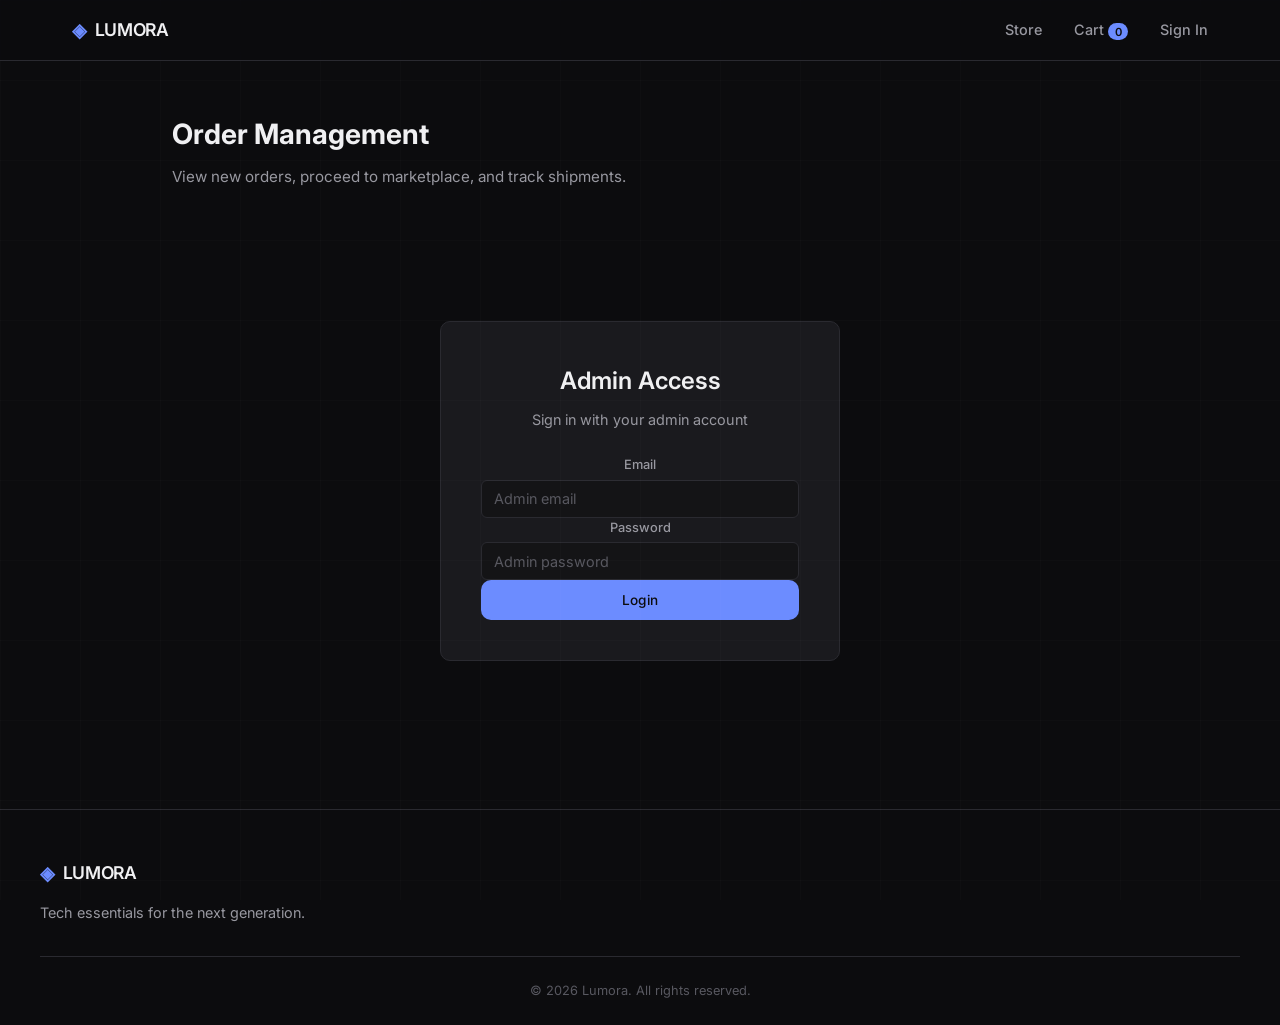
==== commit 0a1273f4: "Replace AI slop with minimal 3D motion system - clean dark theme, subtle scroll reveal, purposeful a" ====
--- a/admin.html
+++ b/admin.html
@@ -7,8 +7,8 @@
     <link rel="stylesheet" href="css/style.css">
     <link href="https://fonts.googleapis.com/css2?family=Inter:wght@300;400;500;600;700&display=swap" rel="stylesheet">
     <link rel="icon" href="data:image/svg+xml,<svg xmlns='http://www.w3.org/2000/svg' viewBox='0 0 100 100'><text y='.9em' font-size='90'>◈</text></svg>">
-<link rel="stylesheet" href="css/futuristic.css"></head>
-<body><div class="orb orb-1"></div><div class="orb orb-2"></div><div class="orb orb-3"></div>
+<link rel="stylesheet" href="css/minimal.css"></head>
+<body>
     <nav class="navbar">
         <div class="nav-container">
             <a href="index.html" class="logo"><span class="logo-icon">◈</span><span class="logo-text">LUMORA</span></a>
@@ -38,5 +38,5 @@
     </footer>
     <script src="js/products.js"></script>
     <script src="js/main.js"></script>
-<script src="js/futuristic.js"></script></body>
+<script src="js/minimal.js"></script></body>
 </html>
--- a/css/minimal.css
+++ b/css/minimal.css
@@ -0,0 +1,1107 @@
+/* ============================================
+   LUMORA STORE — Minimal 3D Motion System
+   Principles: subtle, purposeful, premium
+   ============================================ */
+
+/* --- Theme: Clean Dark --- */
+:root {
+    --bg: #0c0c0e;
+    --surface: #141416;
+    --card: #1a1a1e;
+    --border: #2a2a30;
+    --text: #f0f0f2;
+    --text-secondary: #9898a0;
+    --text-dim: #585860;
+    --accent: #6c8cff;
+    --accent-hover: #5a7af0;
+    --success: #4caf7d;
+    --danger: #e05c5c;
+    --warning: #e0a85c;
+    --radius: 10px;
+    --radius-sm: 6px;
+    --transition: 0.4s cubic-bezier(0.25, 0.46, 0.45, 0.94);
+    --shadow: 0 2px 12px rgba(0, 0, 0, 0.3);
+    --shadow-hover: 0 8px 32px rgba(0, 0, 0, 0.4);
+}
+
+/* --- Base --- */
+body {
+    background: var(--bg);
+    color: var(--text);
+    font-family: 'Inter', -apple-system, BlinkMacSystemFont, 'Segoe UI', sans-serif;
+    -webkit-font-smoothing: antialiased;
+    -moz-osx-font-smoothing: grayscale;
+}
+
+/* --- Subtle Grid Background --- */
+body::before {
+    content: '';
+    position: fixed;
+    top: 0; left: 0; width: 100%; height: 100%;
+    background-image:
+        linear-gradient(rgba(255, 255, 255, 0.015) 1px, transparent 1px),
+        linear-gradient(90deg, rgba(255, 255, 255, 0.015) 1px, transparent 1px);
+    background-size: 80px 80px;
+    pointer-events: none;
+    z-index: 0;
+}
+
+/* --- Navbar: Clean Glass --- */
+.navbar {
+    position: fixed;
+    top: 0; left: 0; width: 100%;
+    z-index: 1000;
+    background: rgba(12, 12, 14, 0.8);
+    backdrop-filter: blur(16px);
+    -webkit-backdrop-filter: blur(16px);
+    border-bottom: 1px solid var(--border);
+    transition: background 0.3s ease;
+}
+.navbar.scrolled {
+    background: rgba(12, 12, 14, 0.95);
+}
+.logo-text { color: var(--text); font-weight: 600; }
+.logo-icon { color: var(--accent); }
+.nav-link {
+    color: var(--text-secondary);
+    text-decoration: none;
+    font-size: 0.9rem;
+    font-weight: 500;
+    transition: color 0.2s ease;
+    position: relative;
+}
+.nav-link:hover, .nav-link.active { color: var(--text); }
+.nav-link::after {
+    content: '';
+    position: absolute;
+    bottom: -4px; left: 0;
+    width: 0; height: 1px;
+    background: var(--accent);
+    transition: width 0.3s ease;
+}
+.nav-link:hover::after, .nav-link.active::after { width: 100%; }
+.cart-count {
+    background: var(--accent);
+    color: var(--bg);
+    font-size: 0.7rem;
+    font-weight: 600;
+    padding: 0.1rem 0.4rem;
+    border-radius: 10px;
+    min-width: 18px;
+    text-align: center;
+}
+
+/* --- Hero: Clean Typography --- */
+.hero {
+    min-height: 100vh;
+    display: flex;
+    align-items: center;
+    justify-content: center;
+    padding: 6rem 2rem 4rem;
+    text-align: center;
+    position: relative;
+}
+.hero-content {
+    max-width: 640px;
+    position: relative;
+    z-index: 2;
+}
+.hero-badge {
+    font-size: 0.75rem;
+    color: var(--accent);
+    letter-spacing: 0.08em;
+    text-transform: uppercase;
+    margin-bottom: 1.5rem;
+    font-weight: 500;
+}
+.hero-title {
+    font-size: clamp(2.5rem, 5vw, 3.5rem);
+    font-weight: 700;
+    line-height: 1.15;
+    letter-spacing: -0.03em;
+    margin-bottom: 1.25rem;
+    color: var(--text);
+}
+.hero-subtitle {
+    font-size: 1.1rem;
+    color: var(--text-secondary);
+    margin-bottom: 2.5rem;
+    font-weight: 400;
+    line-height: 1.7;
+}
+.hero-cta {
+    display: flex;
+    gap: 0.75rem;
+    justify-content: center;
+    flex-wrap: wrap;
+    margin-bottom: 3rem;
+}
+
+/* --- Buttons: Clean --- */
+.btn {
+    font-size: 0.85rem;
+    font-weight: 500;
+    letter-spacing: 0.01em;
+    padding: 0.75rem 1.5rem;
+    border: none;
+    cursor: pointer;
+    transition: all 0.25s ease;
+    text-decoration: none;
+    display: inline-block;
+    border-radius: var(--radius);
+}
+.btn-primary {
+    background: var(--accent);
+    color: var(--bg);
+}
+.btn-primary:hover {
+    background: var(--accent-hover);
+    transform: translateY(-1px);
+}
+.btn-secondary {
+    background: transparent;
+    color: var(--text);
+    border: 1px solid var(--border);
+}
+.btn-secondary:hover {
+    border-color: var(--text-secondary);
+    transform: translateY(-1px);
+}
+.btn-small { padding: 0.5rem 1rem; font-size: 0.8rem; }
+
+/* --- Scroll Indicator: Minimal --- */
+.scroll-indicator {
+    position: absolute;
+    bottom: 2rem;
+    left: 50%;
+    transform: translateX(-50%);
+    text-align: center;
+}
+.scroll-indicator span {
+    font-size: 0.7rem;
+    color: var(--text-dim);
+    letter-spacing: 0.1em;
+    text-transform: uppercase;
+}
+.scroll-line {
+    width: 1px;
+    height: 32px;
+    background: var(--border);
+    margin: 0.5rem auto 0;
+}
+
+/* --- Sections --- */
+section {
+    padding: 5rem 2rem;
+    max-width: 1200px;
+    margin: 0 auto;
+}
+.section-header {
+    text-align: center;
+    margin-bottom: 2.5rem;
+}
+.section-title {
+    font-size: clamp(1.5rem, 3vw, 2rem);
+    font-weight: 600;
+    letter-spacing: -0.02em;
+    margin-bottom: 0.5rem;
+    color: var(--text);
+}
+.section-subtitle {
+    color: var(--text-secondary);
+    font-size: 1rem;
+    font-weight: 400;
+}
+
+/* --- Product Grid --- */
+.products-section { padding-top: 4rem; }
+.filter-bar {
+    max-width: 1200px;
+    margin: 0 auto 1.5rem;
+    padding: 0 2rem;
+    display: flex;
+    gap: 0.5rem;
+    flex-wrap: wrap;
+    align-items: center;
+}
+.filter-btn {
+    font-size: 0.75rem;
+    padding: 0.4rem 0.75rem;
+    background: transparent;
+    border: 1px solid var(--border);
+    color: var(--text-secondary);
+    cursor: pointer;
+    border-radius: var(--radius-sm);
+    transition: all 0.2s ease;
+    text-transform: uppercase;
+    letter-spacing: 0.03em;
+}
+.filter-btn:hover, .filter-btn.active {
+    border-color: var(--accent);
+    color: var(--accent);
+}
+.search-box { margin-left: auto; position: relative; }
+.search-box input {
+    padding: 0.4rem 0.75rem 0.4rem 2rem;
+    background: var(--surface);
+    border: 1px solid var(--border);
+    border-radius: var(--radius-sm);
+    color: var(--text);
+    font-size: 0.85rem;
+    outline: none;
+    width: 220px;
+    transition: border-color 0.2s ease;
+}
+.search-box input:focus { border-color: var(--accent); }
+.search-box input::placeholder { color: var(--text-dim); }
+.search-box::before {
+    content: '\2315';
+    position: absolute;
+    left: 0.6rem;
+    top: 50%;
+    transform: translateY(-50%);
+    color: var(--text-dim);
+    font-size: 1rem;
+}
+
+/* --- Product Cards: Clean 3D --- */
+.product-grid {
+    display: grid;
+    grid-template-columns: repeat(auto-fill, minmax(260px, 1fr));
+    gap: 1.5rem;
+    max-width: 1200px;
+    margin: 0 auto;
+    padding: 0 2rem;
+}
+.product-card {
+    background: var(--card);
+    border: 1px solid var(--border);
+    border-radius: var(--radius);
+    overflow: hidden;
+    transition: all 0.35s cubic-bezier(0.25, 0.46, 0.45, 0.94);
+    cursor: pointer;
+}
+.product-card:hover {
+    transform: translateY(-4px);
+    box-shadow: var(--shadow-hover);
+    border-color: rgba(108, 140, 255, 0.2);
+}
+.product-image {
+    position: relative;
+    width: 100%;
+    height: 200px;
+    background: var(--surface);
+    overflow: hidden;
+}
+.product-image img {
+    width: 100%;
+    height: 100%;
+    object-fit: cover;
+    transition: transform 0.5s cubic-bezier(0.25, 0.46, 0.45, 0.94);
+}
+.product-card:hover .product-image img {
+    transform: scale(1.04);
+}
+.product-badge {
+    position: absolute;
+    top: 0.75rem;
+    left: 0.75rem;
+    font-size: 0.65rem;
+    color: var(--accent);
+    background: rgba(108, 140, 255, 0.1);
+    padding: 0.15rem 0.5rem;
+    border-radius: var(--radius-sm);
+    text-transform: uppercase;
+    letter-spacing: 0.03em;
+}
+.product-info { padding: 1.25rem; }
+.product-name {
+    font-size: 0.95rem;
+    font-weight: 600;
+    margin-bottom: 0.25rem;
+    color: var(--text);
+    letter-spacing: -0.01em;
+}
+.product-desc {
+    font-size: 0.85rem;
+    color: var(--text-secondary);
+    margin-bottom: 0.75rem;
+    line-height: 1.5;
+}
+.product-footer {
+    display: flex;
+    align-items: center;
+    justify-content: space-between;
+}
+.product-price {
+    font-size: 1.1rem;
+    font-weight: 600;
+    color: var(--text);
+    letter-spacing: -0.01em;
+}
+.add-to-cart {
+    padding: 0.5rem 1rem;
+    background: transparent;
+    border: 1px solid var(--border);
+    color: var(--text);
+    font-size: 0.75rem;
+    font-weight: 500;
+    cursor: pointer;
+    transition: all 0.2s ease;
+    border-radius: var(--radius-sm);
+}
+.add-to-cart:hover {
+    background: var(--accent);
+    color: var(--bg);
+    border-color: var(--accent);
+}
+
+/* --- Category Cards --- */
+.categories-section { padding-top: 2rem; }
+.category-grid {
+    display: grid;
+    grid-template-columns: repeat(auto-fill, minmax(200px, 1fr));
+    gap: 1rem;
+}
+.category-card {
+    background: var(--card);
+    border: 1px solid var(--border);
+    border-radius: var(--radius);
+    padding: 1.5rem 1.25rem;
+    text-align: center;
+    text-decoration: none;
+    color: var(--text);
+    transition: all 0.3s ease;
+}
+.category-card:hover {
+    transform: translateY(-3px);
+    box-shadow: var(--shadow-hover);
+    border-color: rgba(108, 140, 255, 0.15);
+}
+.category-icon {
+    font-size: 2rem;
+    margin-bottom: 0.75rem;
+    display: block;
+}
+.category-card h3 {
+    font-size: 0.95rem;
+    font-weight: 600;
+    margin-bottom: 0.25rem;
+    letter-spacing: -0.01em;
+}
+.category-card p {
+    font-size: 0.8rem;
+    color: var(--text-secondary);
+}
+
+/* --- How It Works --- */
+.how-it-works {
+    background: var(--surface);
+    border-top: 1px solid var(--border);
+    border-bottom: 1px solid var(--border);
+}
+.steps-grid {
+    display: grid;
+    grid-template-columns: repeat(auto-fit, minmax(250px, 1fr));
+    gap: 2rem;
+    max-width: 900px;
+    margin: 0 auto;
+}
+.step { text-align: center; }
+.step-number {
+    width: 48px;
+    height: 48px;
+    border-radius: 50%;
+    background: var(--accent);
+    color: var(--bg);
+    font-size: 1.25rem;
+    font-weight: 700;
+    display: flex;
+    align-items: center;
+    justify-content: center;
+    margin: 0 auto 1rem;
+}
+.step h3 {
+    font-size: 1rem;
+    font-weight: 600;
+    margin-bottom: 0.5rem;
+}
+.step p {
+    font-size: 0.9rem;
+    color: var(--text-secondary);
+}
+
+/* --- Cart Page --- */
+.cart-container {
+    max-width: 800px;
+    margin: 0 auto;
+    padding: 7rem 2rem 3rem;
+}
+.cart-items { margin-bottom: 1.5rem; }
+.cart-item {
+    display: flex;
+    align-items: center;
+    gap: 1.25rem;
+    background: var(--card);
+    border: 1px solid var(--border);
+    border-radius: var(--radius);
+    padding: 1.25rem;
+    margin-bottom: 0.75rem;
+    transition: border-color 0.2s ease;
+}
+.cart-item:hover { border-color: rgba(108, 140, 255, 0.15); }
+.cart-item-img {
+    width: 64px;
+    height: 64px;
+    object-fit: cover;
+    border-radius: var(--radius-sm);
+    flex-shrink: 0;
+}
+.cart-item-info { flex: 1; }
+.cart-item-name {
+    font-size: 0.95rem;
+    font-weight: 600;
+    margin-bottom: 0.15rem;
+}
+.cart-item-price {
+    color: var(--text-secondary);
+    font-size: 0.85rem;
+}
+.cart-item-total {
+    font-size: 1rem;
+    font-weight: 600;
+    color: var(--text);
+}
+.remove-btn {
+    background: none;
+    border: none;
+    color: var(--text-dim);
+    font-size: 1.25rem;
+    cursor: pointer;
+    padding: 0.25rem;
+    transition: color 0.2s ease;
+}
+.remove-btn:hover { color: var(--danger); }
+.cart-summary {
+    background: var(--card);
+    border: 1px solid var(--border);
+    border-radius: var(--radius);
+    padding: 1.5rem;
+}
+.summary-row {
+    display: flex;
+    justify-content: space-between;
+    padding: 0.5rem 0;
+    font-size: 0.95rem;
+}
+.summary-total {
+    font-size: 1.25rem;
+    font-weight: 600;
+    border-top: 1px solid var(--border);
+    margin-top: 0.5rem;
+    padding-top: 1rem;
+}
+.checkout-btn { width: 100%; margin-top: 1rem; }
+.empty-cart {
+    text-align: center;
+    padding: 4rem 2rem;
+    color: var(--text-secondary);
+}
+.empty-cart-icon {
+    font-size: 3rem;
+    margin-bottom: 1rem;
+    display: block;
+}
+
+/* --- Modals --- */
+.modal-overlay {
+    position: fixed;
+    top: 0; left: 0;
+    width: 100%; height: 100%;
+    background: rgba(0, 0, 0, 0.6);
+    backdrop-filter: blur(6px);
+    -webkit-backdrop-filter: blur(6px);
+    z-index: 2000;
+    display: none;
+    align-items: center;
+    justify-content: center;
+    padding: 2rem;
+}
+.modal-overlay.active { display: flex; }
+.modal {
+    background: var(--card);
+    border: 1px solid var(--border);
+    border-radius: var(--radius);
+    max-width: 480px;
+    width: 100%;
+    max-height: 90vh;
+    overflow-y: auto;
+    position: relative;
+    padding: 2rem;
+}
+.modal-large { max-width: 600px; }
+.modal-close {
+    position: absolute;
+    top: 0.75rem;
+    right: 0.75rem;
+    background: none;
+    border: none;
+    color: var(--text-secondary);
+    font-size: 1.5rem;
+    cursor: pointer;
+    z-index: 1;
+    transition: color 0.2s ease;
+}
+.modal-close:hover { color: var(--text); }
+.modal-title {
+    font-size: 1.25rem;
+    font-weight: 600;
+    margin-bottom: 1.5rem;
+}
+
+/* --- Product Modal --- */
+.modal-product {
+    display: flex;
+    flex-direction: column;
+    gap: 1.5rem;
+}
+.modal-product-image {
+    width: 100%;
+    height: 250px;
+    background: var(--surface);
+    border-radius: var(--radius);
+    overflow: hidden;
+}
+.modal-product-image img {
+    width: 100%;
+    height: 100%;
+    object-fit: cover;
+}
+.modal-product-info h2 {
+    font-size: 1.25rem;
+    font-weight: 600;
+    margin-bottom: 0.5rem;
+}
+.modal-product-info .product-desc { margin-bottom: 1rem; }
+.product-specs { margin-bottom: 1rem; }
+.product-specs h4 {
+    font-size: 0.85rem;
+    font-weight: 600;
+    margin-bottom: 0.5rem;
+}
+.product-specs ul { list-style: none; padding-left: 0; }
+.product-specs li {
+    font-size: 0.85rem;
+    color: var(--text-secondary);
+    padding: 0.2rem 0;
+}
+.product-specs li::before {
+    content: '\2022 ';
+    color: var(--accent);
+}
+
+/* --- Payment --- */
+.payment-section { text-align: center; padding: 1.5rem 0; }
+.payment-qr { text-align: center; }
+.payment-instruction {
+    font-size: 0.9rem;
+    color: var(--text-secondary);
+    margin-bottom: 1rem;
+}
+.qr-image {
+    width: 250px;
+    height: 250px;
+    margin: 0 auto 1rem;
+    display: block;
+    border-radius: var(--radius);
+    border: 1px solid var(--border);
+}
+.payment-details {
+    background: var(--surface);
+    border-radius: var(--radius);
+    padding: 1rem;
+    margin-bottom: 1rem;
+    text-align: left;
+}
+.payment-details p {
+    font-size: 0.85rem;
+    margin-bottom: 0.25rem;
+}
+.payment-warning {
+    font-size: 0.8rem;
+    color: var(--warning);
+    margin-bottom: 1rem;
+}
+
+/* --- Order Form --- */
+.order-form {
+    display: flex;
+    flex-direction: column;
+    gap: 1rem;
+}
+.form-group {
+    display: flex;
+    flex-direction: column;
+    gap: 0.25rem;
+}
+.form-row {
+    display: grid;
+    grid-template-columns: 1fr 1fr;
+    gap: 1rem;
+}
+.form-group label {
+    font-size: 0.8rem;
+    font-weight: 500;
+    color: var(--text-secondary);
+}
+.form-group input,
+.form-group textarea,
+.form-group select {
+    padding: 0.6rem 0.75rem;
+    background: var(--surface);
+    border: 1px solid var(--border);
+    border-radius: var(--radius-sm);
+    color: var(--text);
+    font-size: 0.9rem;
+    outline: none;
+    transition: border-color 0.2s ease;
+}
+.form-group input:focus,
+.form-group textarea:focus,
+.form-group select:focus {
+    border-color: var(--accent);
+}
+.form-group input::placeholder,
+.form-group textarea::placeholder {
+    color: var(--text-dim);
+}
+.submit-btn { width: 100%; }
+
+/* --- Order Confirmation --- */
+.confirmation-box {
+    text-align: center;
+    padding: 2rem;
+}
+.confirmation-icon {
+    width: 64px;
+    height: 64px;
+    border-radius: 50%;
+    background: var(--success);
+    color: white;
+    font-size: 2rem;
+    display: flex;
+    align-items: center;
+    justify-content: center;
+    margin: 0 auto 1rem;
+}
+.confirmation-box h2 {
+    font-size: 1.5rem;
+    font-weight: 600;
+    margin-bottom: 0.5rem;
+}
+.confirmation-id {
+    font-size: 0.85rem;
+    color: var(--accent);
+    margin-bottom: 1rem;
+}
+.confirmation-details {
+    background: var(--surface);
+    border-radius: var(--radius);
+    padding: 1rem;
+    margin: 1rem 0;
+    text-align: left;
+}
+.confirmation-details p {
+    font-size: 0.9rem;
+    margin-bottom: 0.25rem;
+}
+
+/* --- Admin Page --- */
+.admin-page {
+    max-width: 1000px;
+    margin: 0 auto;
+    padding: 7rem 2rem 3rem;
+}
+.admin-header { margin-bottom: 2rem; }
+.admin-header h1 {
+    font-size: 1.75rem;
+    font-weight: 700;
+    margin-bottom: 0.5rem;
+}
+.admin-header p {
+    color: var(--text-secondary);
+    font-size: 0.95rem;
+}
+.admin-stats {
+    display: grid;
+    grid-template-columns: repeat(4, 1fr);
+    gap: 1rem;
+    margin-bottom: 2rem;
+}
+.admin-stat {
+    background: var(--card);
+    border: 1px solid var(--border);
+    border-radius: var(--radius);
+    padding: 1.25rem;
+    text-align: center;
+}
+.admin-stat .stat-num {
+    font-size: 1.75rem;
+    font-weight: 700;
+    display: block;
+    color: var(--accent);
+}
+.admin-stat .stat-label {
+    font-size: 0.75rem;
+    color: var(--text-dim);
+    text-transform: uppercase;
+    letter-spacing: 0.05em;
+}
+.admin-orders h3 {
+    font-size: 1rem;
+    font-weight: 600;
+    margin-bottom: 1rem;
+}
+.no-orders {
+    text-align: center;
+    padding: 3rem;
+    color: var(--text-secondary);
+}
+.admin-order {
+    background: var(--card);
+    border: 1px solid var(--border);
+    border-radius: var(--radius);
+    padding: 1.5rem;
+    margin-bottom: 1rem;
+}
+.order-header {
+    display: flex;
+    justify-content: space-between;
+    align-items: center;
+    margin-bottom: 1rem;
+}
+.order-id {
+    font-size: 0.85rem;
+    font-weight: 600;
+    color: var(--accent);
+}
+.order-status {
+    font-size: 0.7rem;
+    font-weight: 600;
+    padding: 0.2rem 0.6rem;
+    border-radius: 10px;
+    text-transform: uppercase;
+    letter-spacing: 0.05em;
+}
+.status-pending { background: rgba(224, 168, 92, 0.15); color: var(--warning); }
+.status-confirmed { background: rgba(108, 140, 255, 0.15); color: var(--accent); }
+.status-ordered { background: rgba(76, 175, 125, 0.15); color: var(--success); }
+.status-shipped { background: rgba(150, 150, 160, 0.15); color: #9898a0; }
+.order-body {
+    display: grid;
+    grid-template-columns: 1fr 1fr 1fr;
+    gap: 1rem;
+    margin-bottom: 1rem;
+}
+.order-customer p, .order-items p {
+    font-size: 0.85rem;
+    margin-bottom: 0.15rem;
+}
+.order-total { text-align: right; }
+.order-total p { font-size: 0.85rem; }
+.order-actions {
+    border-top: 1px solid var(--border);
+    padding-top: 1rem;
+}
+.marketplace-label {
+    font-size: 0.8rem;
+    color: var(--text-secondary);
+    margin-bottom: 0.5rem;
+}
+.marketplace-btns { display: flex; gap: 0.5rem; flex-wrap: wrap; }
+.shipped-label {
+    color: var(--success);
+    font-weight: 600;
+    font-size: 0.9rem;
+}
+
+/* --- Toast --- */
+.toast {
+    position: fixed;
+    bottom: 2rem;
+    right: 2rem;
+    background: var(--card);
+    color: var(--text);
+    padding: 0.75rem 1.25rem;
+    border-radius: var(--radius);
+    font-size: 0.9rem;
+    font-weight: 500;
+    z-index: 3000;
+    opacity: 0;
+    transform: translateY(10px);
+    transition: all 0.3s ease;
+    border: 1px solid var(--border);
+}
+.toast.show {
+    opacity: 1;
+    transform: translateY(0);
+}
+
+/* --- Footer --- */
+.footer {
+    background: var(--bg);
+    border-top: 1px solid var(--border);
+    padding: 3rem 2rem 1.5rem;
+}
+.footer-content {
+    max-width: 1200px;
+    margin: 0 auto;
+    display: grid;
+    grid-template-columns: 1fr 2fr;
+    gap: 3rem;
+    margin-bottom: 2rem;
+}
+.footer-brand p {
+    color: var(--text-secondary);
+    margin-top: 0.75rem;
+    font-size: 0.9rem;
+}
+.footer-links {
+    display: grid;
+    grid-template-columns: repeat(3, 1fr);
+    gap: 1.5rem;
+}
+.footer-col h4 {
+    font-size: 0.8rem;
+    font-weight: 600;
+    margin-bottom: 0.75rem;
+    letter-spacing: 0.02em;
+    text-transform: uppercase;
+}
+.footer-col a {
+    display: block;
+    color: var(--text-secondary);
+    text-decoration: none;
+    font-size: 0.85rem;
+    margin-bottom: 0.4rem;
+    transition: color 0.2s ease;
+}
+.footer-col a:hover { color: var(--text); }
+.footer-bottom {
+    max-width: 1200px;
+    margin: 0 auto;
+    padding-top: 1.5rem;
+    border-top: 1px solid var(--border);
+    text-align: center;
+}
+.footer-bottom p {
+    color: var(--text-dim);
+    font-size: 0.8rem;
+}
+
+/* --- Scrollbar --- */
+::-webkit-scrollbar { width: 6px; }
+::-webkit-scrollbar-track { background: var(--bg); }
+::-webkit-scrollbar-thumb {
+    background: var(--border);
+    border-radius: 3px;
+}
+::-webkit-scrollbar-thumb:hover { background: var(--text-dim); }
+
+/* --- Responsive --- */
+@media (max-width: 768px) {
+    .nav-links {
+        display: none;
+        position: absolute;
+        top: 60px;
+        left: 0;
+        width: 100%;
+        background: rgba(12, 12, 14, 0.98);
+        flex-direction: column;
+        padding: 1.5rem 2rem;
+        gap: 1rem;
+        border-bottom: 1px solid var(--border);
+    }
+    .nav-links.active { display: flex; }
+    .menu-toggle { display: block; }
+    .footer-content { grid-template-columns: 1fr; gap: 1.5rem; }
+    .footer-links { grid-template-columns: 1fr; }
+    .cart-item { flex-wrap: wrap; }
+    .filter-bar { flex-direction: column; align-items: stretch; }
+    .search-box { margin-left: 0; }
+    .search-box input { width: 100%; }
+    .form-row { grid-template-columns: 1fr; }
+    .order-body { grid-template-columns: 1fr; }
+    .admin-stats { grid-template-columns: repeat(2, 1fr); }
+    .product-grid { grid-template-columns: repeat(auto-fill, minmax(200px, 1fr)); }
+    .category-grid { grid-template-columns: repeat(2, 1fr); }
+    .steps-grid { grid-template-columns: 1fr; }
+}
+@media (max-width: 480px) {
+    .hero-cta { flex-direction: column; align-items: center; }
+    .btn { width: 100%; text-align: center; }
+    .product-grid { grid-template-columns: 1fr; }
+    .category-grid { grid-template-columns: 1fr; }
+    .admin-stats { grid-template-columns: 1fr; }
+    .marketplace-btns { flex-direction: column; }
+    .marketplace-btn { width: 100%; }
+}
+
+/* --- Admin Login --- */
+.admin-login {
+    display: flex;
+    align-items: center;
+    justify-content: center;
+    min-height: 60vh;
+}
+.admin-login-box {
+    background: var(--card);
+    border: 1px solid var(--border);
+    border-radius: var(--radius);
+    padding: 2.5rem;
+    max-width: 400px;
+    width: 100%;
+    text-align: center;
+}
+.admin-login-box h2 {
+    font-size: 1.5rem;
+    font-weight: 600;
+    margin-bottom: 0.5rem;
+}
+.admin-login-box p {
+    color: var(--text-secondary);
+    font-size: 0.9rem;
+    margin-bottom: 1.5rem;
+}
+
+/* --- Admin Top Bar --- */
+.admin-top-bar {
+    display: flex;
+    justify-content: space-between;
+    align-items: center;
+    margin-bottom: 1.5rem;
+    flex-wrap: wrap;
+    gap: 0.5rem;
+}
+.admin-top-bar h2 {
+    font-size: 1.25rem;
+    font-weight: 600;
+}
+.admin-top-actions { display: flex; gap: 0.5rem; }
+
+/* --- Add Product Form --- */
+.add-product-form {
+    background: var(--card);
+    border: 1px solid var(--border);
+    border-radius: var(--radius);
+    padding: 1.5rem;
+    margin-bottom: 1.5rem;
+}
+.add-product-form h3 {
+    font-size: 1rem;
+    font-weight: 600;
+    margin-bottom: 1rem;
+}
+.add-product-form .form-group small {
+    display: block;
+    font-size: 0.75rem;
+    color: var(--text-dim);
+    margin-top: 0.25rem;
+}
+.add-product-form select {
+    padding: 0.6rem 0.75rem;
+    background: var(--surface);
+    border: 1px solid var(--border);
+    border-radius: var(--radius-sm);
+    color: var(--text);
+    font-size: 0.9rem;
+    outline: none;
+    width: 100%;
+    transition: border-color 0.2s ease;
+}
+.add-product-form select:focus { border-color: var(--accent); }
+.form-actions { display: flex; gap: 0.5rem; margin-top: 0.5rem; }
+
+/* --- Profile Page --- */
+.profile-container {
+    max-width: 800px;
+    margin: 0 auto;
+    padding: 7rem 2rem 3rem;
+}
+.profile-header { text-align: center; margin-bottom: 2rem; }
+.profile-avatar {
+    width: 80px;
+    height: 80px;
+    border-radius: 50%;
+    background: var(--accent);
+    color: var(--bg);
+    font-size: 2rem;
+    display: flex;
+    align-items: center;
+    justify-content: center;
+    margin: 0 auto 1rem;
+}
+.profile-header h1 {
+    font-size: 1.5rem;
+    font-weight: 600;
+    margin-bottom: 0.25rem;
+}
+.profile-header p {
+    color: var(--text-secondary);
+    font-size: 0.9rem;
+}
+.profile-section {
+    background: var(--card);
+    border: 1px solid var(--border);
+    border-radius: var(--radius);
+    padding: 1.5rem;
+}
+.profile-section h2 {
+    font-size: 1rem;
+    font-weight: 600;
+    margin-bottom: 1rem;
+}
+.profile-order {
+    border: 1px solid var(--border);
+    border-radius: var(--radius-sm);
+    padding: 1rem;
+    margin-bottom: 0.75rem;
+}
+.profile-order-header {
+    display: flex;
+    justify-content: space-between;
+    align-items: center;
+    margin-bottom: 0.5rem;
+}
+.profile-order-items p {
+    font-size: 0.85rem;
+    color: var(--text-secondary);
+}
+.profile-order-total {
+    margin-top: 0.5rem;
+    padding-top: 0.5rem;
+    border-top: 1px solid var(--border);
+}
+.profile-order-total p { font-size: 0.85rem; }
+
+/* --- Payment Info Form --- */
+.payment-info-form { text-align: left; }
+.payment-info-form h3 {
+    font-size: 1.1rem;
+    font-weight: 600;
+    margin-bottom: 0.5rem;
+}
+.payment-info-form p {
+    font-size: 0.9rem;
+    color: var(--text-secondary);
+    margin-bottom: 1rem;
+}
+.payment-info-form small {
+    display: block;
+    font-size: 0.75rem;
+    color: var(--text-dim);
+    margin-top: 0.25rem;
+}
+
+/* --- Action Buttons --- */
+.action-btns { display: flex; gap: 0.5rem; flex-wrap: wrap; }
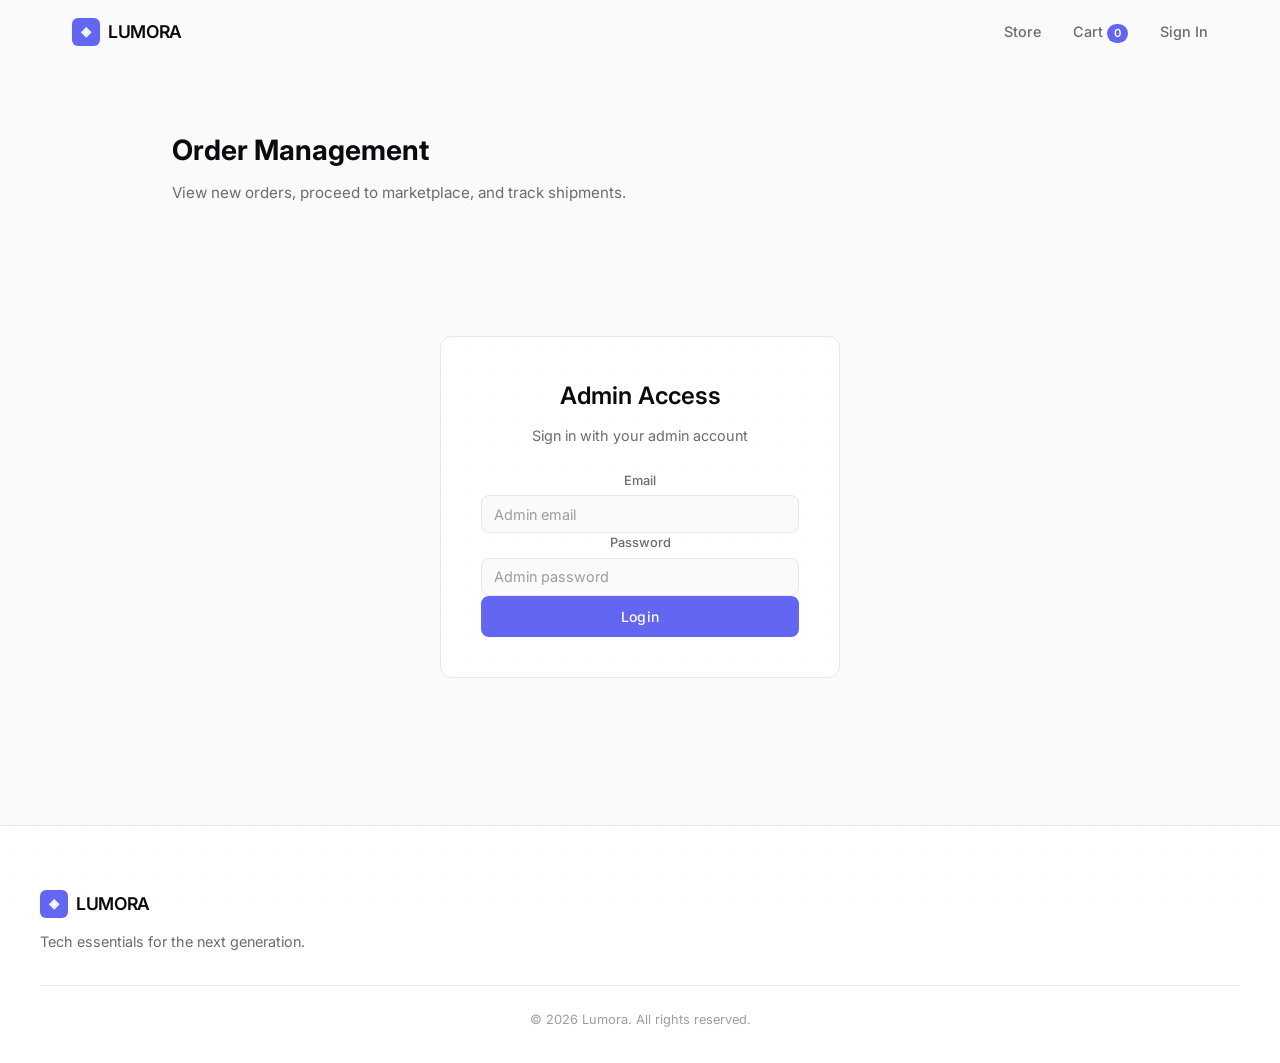
==== commit 4645a142: "Add premium light theme with subtle 3D motion - Apple-inspired, clean, unique" ====
--- a/admin.html
+++ b/admin.html
@@ -7,7 +7,8 @@
     <link rel="stylesheet" href="css/style.css">
     <link href="https://fonts.googleapis.com/css2?family=Inter:wght@300;400;500;600;700&display=swap" rel="stylesheet">
     <link rel="icon" href="data:image/svg+xml,<svg xmlns='http://www.w3.org/2000/svg' viewBox='0 0 100 100'><text y='.9em' font-size='90'>◈</text></svg>">
-<link rel="stylesheet" href="css/minimal.css"></head>
+    <link rel="stylesheet" href="css/premium.css">
+</head>
 <body>
     <nav class="navbar">
         <div class="nav-container">
@@ -38,5 +39,6 @@
     </footer>
     <script src="js/products.js"></script>
     <script src="js/main.js"></script>
-<script src="js/minimal.js"></script></body>
+    <script src="js/premium.js"></script>
+</body>
 </html>
--- a/css/premium.css
+++ b/css/premium.css
@@ -0,0 +1,1170 @@
+/* ============================================
+   LUMORA STORE — Premium 3D Motion
+   Apple-inspired: subtle, purposeful, refined
+   ============================================ */
+
+/* --- Theme: Clean Light --- */
+:root {
+    --bg: #fafafa;
+    --surface: #ffffff;
+    --card: #ffffff;
+    --border: #e8e8ec;
+    --text: #0a0a0f;
+    --text-secondary: #6b6b76;
+    --text-dim: #9c9ca6;
+    --accent: #6366f1;
+    --accent-hover: #5457e5;
+    --accent-light: #eef0ff;
+    --success: #10b981;
+    --danger: #ef4444;
+    --warning: #f59e0b;
+    --radius: 12px;
+    --radius-sm: 8px;
+    --shadow-sm: 0 1px 2px rgba(0, 0, 0, 0.04);
+    --shadow: 0 1px 3px rgba(0, 0, 0, 0.06), 0 1px 2px rgba(0, 0, 0, 0.04);
+    --shadow-hover: 0 4px 12px rgba(0, 0, 0, 0.08), 0 2px 4px rgba(0, 0, 0, 0.04);
+    --shadow-lg: 0 10px 30px rgba(0, 0, 0, 0.08), 0 4px 8px rgba(0, 0, 0, 0.04);
+    --transition: 0.2s cubic-bezier(0.25, 0.46, 0.45, 0.94);
+    --transition-slow: 0.4s cubic-bezier(0.25, 0.46, 0.45, 0.94);
+}
+
+* { margin: 0; padding: 0; box-sizing: border-box; }
+html { scroll-behavior: smooth; }
+
+body {
+    font-family: 'Inter', -apple-system, BlinkMacSystemFont, 'Segoe UI', sans-serif;
+    background: var(--bg);
+    color: var(--text);
+    line-height: 1.6;
+    -webkit-font-smoothing: antialiased;
+    -moz-osx-font-smoothing: grayscale;
+}
+
+/* --- Subtle Dot Grid --- */
+body::before {
+    content: '';
+    position: fixed;
+    top: 0; left: 0; width: 100%; height: 100%;
+    background-image: radial-gradient(circle, rgba(0, 0, 0, 0.025) 1px, transparent 1px);
+    background-size: 24px 24px;
+    pointer-events: none;
+    z-index: 0;
+}
+
+/* --- Navbar --- */
+.navbar {
+    position: fixed;
+    top: 0; left: 0; width: 100%;
+    z-index: 1000;
+    background: rgba(250, 250, 250, 0.8);
+    backdrop-filter: blur(20px) saturate(180%);
+    -webkit-backdrop-filter: blur(20px) saturate(180%);
+    border-bottom: 1px solid transparent;
+    transition: border-color 0.3s ease, background 0.3s ease;
+}
+.navbar.scrolled {
+    border-bottom-color: var(--border);
+    background: rgba(250, 250, 250, 0.95);
+}
+.nav-container {
+    max-width: 1200px;
+    margin: 0 auto;
+    padding: 0 2rem;
+    display: flex;
+    align-items: center;
+    justify-content: space-between;
+    height: 64px;
+}
+.logo {
+    display: flex;
+    align-items: center;
+    gap: 0.5rem;
+    text-decoration: none;
+    color: var(--text);
+    font-size: 1.1rem;
+    font-weight: 600;
+    letter-spacing: -0.02em;
+}
+.logo-icon {
+    width: 28px; height: 28px;
+    background: var(--accent);
+    border-radius: 6px;
+    display: flex;
+    align-items: center;
+    justify-content: center;
+    color: white;
+    font-size: 0.8rem;
+    font-weight: 700;
+}
+.nav-links {
+    display: flex;
+    list-style: none;
+    gap: 2rem;
+    align-items: center;
+}
+.nav-link {
+    color: var(--text-secondary);
+    text-decoration: none;
+    font-size: 0.9rem;
+    font-weight: 500;
+    transition: color 0.2s ease;
+    position: relative;
+}
+.nav-link:hover, .nav-link.active { color: var(--text); }
+.nav-link::after {
+    content: '';
+    position: absolute;
+    bottom: -4px; left: 0;
+    width: 0; height: 2px;
+    background: var(--accent);
+    border-radius: 1px;
+    transition: width 0.25s ease;
+}
+.nav-link:hover::after, .nav-link.active::after { width: 100%; }
+.cart-count {
+    background: var(--accent);
+    color: white;
+    font-size: 0.7rem;
+    font-weight: 600;
+    padding: 0.15rem 0.45rem;
+    border-radius: 10px;
+    min-width: 18px;
+    text-align: center;
+}
+.menu-toggle {
+    display: none;
+    background: none;
+    border: none;
+    color: var(--text);
+    font-size: 1.25rem;
+    cursor: pointer;
+}
+
+/* --- Hero --- */
+.hero {
+    min-height: 100vh;
+    display: flex;
+    align-items: center;
+    justify-content: center;
+    padding: 8rem 2rem 4rem;
+    text-align: center;
+    position: relative;
+    overflow: hidden;
+}
+.hero-content {
+    max-width: 720px;
+    position: relative;
+    z-index: 2;
+}
+.hero-badge {
+    display: inline-block;
+    font-size: 0.75rem;
+    color: var(--accent);
+    background: var(--accent-light);
+    padding: 0.35rem 1rem;
+    border-radius: 20px;
+    font-weight: 500;
+    letter-spacing: 0.02em;
+    margin-bottom: 1.5rem;
+}
+.hero-title {
+    font-size: clamp(2.75rem, 6vw, 4rem);
+    font-weight: 700;
+    line-height: 1.1;
+    letter-spacing: -0.03em;
+    margin-bottom: 1.25rem;
+    color: var(--text);
+}
+.hero-subtitle {
+    font-size: 1.15rem;
+    color: var(--text-secondary);
+    margin-bottom: 2.5rem;
+    font-weight: 400;
+    line-height: 1.7;
+    max-width: 540px;
+    margin-left: auto;
+    margin-right: auto;
+}
+.hero-cta {
+    display: flex;
+    gap: 0.75rem;
+    justify-content: center;
+    flex-wrap: wrap;
+}
+
+/* --- Buttons --- */
+.btn {
+    font-size: 0.875rem;
+    font-weight: 500;
+    letter-spacing: 0.01em;
+    padding: 0.75rem 1.5rem;
+    border: none;
+    cursor: pointer;
+    transition: all 0.2s ease;
+    text-decoration: none;
+    display: inline-block;
+    border-radius: var(--radius-sm);
+}
+.btn-primary {
+    background: var(--accent);
+    color: white;
+}
+.btn-primary:hover {
+    background: var(--accent-hover);
+    transform: translateY(-1px);
+    box-shadow: 0 4px 12px rgba(99, 102, 241, 0.25);
+}
+.btn-secondary {
+    background: transparent;
+    color: var(--text);
+    border: 1px solid var(--border);
+}
+.btn-secondary:hover {
+    border-color: var(--text-dim);
+    transform: translateY(-1px);
+}
+.btn-small { padding: 0.5rem 1rem; font-size: 0.8rem; }
+
+/* --- Scroll Indicator --- */
+.scroll-indicator {
+    position: absolute;
+    bottom: 2rem;
+    left: 50%;
+    transform: translateX(-50%);
+    text-align: center;
+}
+.scroll-indicator span {
+    font-size: 0.7rem;
+    color: var(--text-dim);
+    letter-spacing: 0.1em;
+    text-transform: uppercase;
+}
+.scroll-line {
+    width: 1px;
+    height: 32px;
+    background: var(--border);
+    margin: 0.5rem auto 0;
+}
+
+/* --- Sections --- */
+section {
+    padding: 6rem 2rem;
+    max-width: 1200px;
+    margin: 0 auto;
+}
+.section-header {
+    text-align: center;
+    margin-bottom: 3rem;
+}
+.section-title {
+    font-size: clamp(1.75rem, 3.5vw, 2.25rem);
+    font-weight: 700;
+    letter-spacing: -0.02em;
+    margin-bottom: 0.5rem;
+    color: var(--text);
+}
+.section-subtitle {
+    color: var(--text-secondary);
+    font-size: 1rem;
+    font-weight: 400;
+}
+
+/* --- Products --- */
+.products-section { padding-top: 4rem; }
+.filter-bar {
+    max-width: 1200px;
+    margin: 0 auto 2rem;
+    padding: 0 2rem;
+    display: flex;
+    gap: 0.5rem;
+    flex-wrap: wrap;
+    align-items: center;
+}
+.filter-btn {
+    font-size: 0.75rem;
+    padding: 0.4rem 0.875rem;
+    background: transparent;
+    border: 1px solid var(--border);
+    color: var(--text-secondary);
+    cursor: pointer;
+    border-radius: 20px;
+    transition: all 0.2s ease;
+    font-weight: 500;
+}
+.filter-btn:hover, .filter-btn.active {
+    border-color: var(--accent);
+    color: var(--accent);
+    background: var(--accent-light);
+}
+.search-box { margin-left: auto; position: relative; }
+.search-box input {
+    padding: 0.5rem 0.875rem 0.5rem 2.25rem;
+    background: var(--surface);
+    border: 1px solid var(--border);
+    border-radius: 20px;
+    color: var(--text);
+    font-size: 0.85rem;
+    outline: none;
+    width: 220px;
+    transition: border-color 0.2s ease, box-shadow 0.2s ease;
+}
+.search-box input:focus {
+    border-color: var(--accent);
+    box-shadow: 0 0 0 3px rgba(99, 102, 241, 0.1);
+}
+.search-box input::placeholder { color: var(--text-dim); }
+.search-box::before {
+    content: '\2315';
+    position: absolute;
+    left: 0.75rem;
+    top: 50%;
+    transform: translateY(-50%);
+    color: var(--text-dim);
+    font-size: 1rem;
+}
+
+/* --- Product Grid --- */
+.product-grid {
+    display: grid;
+    grid-template-columns: repeat(auto-fill, minmax(280px, 1fr));
+    gap: 1.5rem;
+    max-width: 1200px;
+    margin: 0 auto;
+    padding: 0 2rem;
+}
+.product-card {
+    background: var(--card);
+    border: 1px solid var(--border);
+    border-radius: var(--radius);
+    overflow: hidden;
+    transition: all 0.3s cubic-bezier(0.25, 0.46, 0.45, 0.94);
+    cursor: pointer;
+    transform-style: preserve-3d;
+}
+.product-card:hover {
+    transform: translateY(-4px);
+    box-shadow: var(--shadow-hover);
+    border-color: rgba(99, 102, 241, 0.15);
+}
+.product-image {
+    position: relative;
+    width: 100%;
+    height: 220px;
+    background: var(--bg);
+    overflow: hidden;
+}
+.product-image img {
+    width: 100%;
+    height: 100%;
+    object-fit: cover;
+    transition: transform 0.5s cubic-bezier(0.25, 0.46, 0.45, 0.94);
+}
+.product-card:hover .product-image img {
+    transform: scale(1.03);
+}
+.product-badge {
+    position: absolute;
+    top: 0.75rem;
+    left: 0.75rem;
+    font-size: 0.65rem;
+    color: var(--accent);
+    background: var(--accent-light);
+    padding: 0.2rem 0.6rem;
+    border-radius: 12px;
+    font-weight: 600;
+    letter-spacing: 0.02em;
+}
+.product-info { padding: 1.25rem; }
+.product-name {
+    font-size: 0.95rem;
+    font-weight: 600;
+    margin-bottom: 0.25rem;
+    color: var(--text);
+    letter-spacing: -0.01em;
+}
+.product-desc {
+    font-size: 0.85rem;
+    color: var(--text-secondary);
+    margin-bottom: 0.75rem;
+    line-height: 1.5;
+}
+.product-footer {
+    display: flex;
+    align-items: center;
+    justify-content: space-between;
+}
+.product-price {
+    font-size: 1.1rem;
+    font-weight: 700;
+    color: var(--text);
+    letter-spacing: -0.01em;
+}
+.add-to-cart {
+    padding: 0.5rem 1rem;
+    background: transparent;
+    border: 1px solid var(--border);
+    color: var(--text);
+    font-size: 0.75rem;
+    font-weight: 500;
+    cursor: pointer;
+    transition: all 0.2s ease;
+    border-radius: var(--radius-sm);
+}
+.add-to-cart:hover {
+    background: var(--accent);
+    color: white;
+    border-color: var(--accent);
+}
+
+/* --- Categories --- */
+.categories-section { padding-top: 2rem; }
+.category-grid {
+    display: grid;
+    grid-template-columns: repeat(auto-fill, minmax(220px, 1fr));
+    gap: 1rem;
+}
+.category-card {
+    background: var(--card);
+    border: 1px solid var(--border);
+    border-radius: var(--radius);
+    padding: 1.75rem 1.5rem;
+    text-align: center;
+    text-decoration: none;
+    color: var(--text);
+    transition: all 0.25s ease;
+}
+.category-card:hover {
+    transform: translateY(-3px);
+    box-shadow: var(--shadow-hover);
+    border-color: rgba(99, 102, 241, 0.12);
+}
+.category-icon {
+    font-size: 2rem;
+    margin-bottom: 0.75rem;
+    display: block;
+}
+.category-card h3 {
+    font-size: 0.95rem;
+    font-weight: 600;
+    margin-bottom: 0.25rem;
+    letter-spacing: -0.01em;
+}
+.category-card p {
+    font-size: 0.8rem;
+    color: var(--text-secondary);
+}
+
+/* --- How It Works --- */
+.how-it-works {
+    background: var(--surface);
+    border-top: 1px solid var(--border);
+    border-bottom: 1px solid var(--border);
+}
+.steps-grid {
+    display: grid;
+    grid-template-columns: repeat(auto-fit, minmax(260px, 1fr));
+    gap: 2.5rem;
+    max-width: 900px;
+    margin: 0 auto;
+}
+.step { text-align: center; }
+.step-number {
+    width: 48px; height: 48px;
+    border-radius: 50%;
+    background: var(--accent);
+    color: white;
+    font-size: 1.25rem;
+    font-weight: 700;
+    display: flex;
+    align-items: center;
+    justify-content: center;
+    margin: 0 auto 1rem;
+}
+.step h3 {
+    font-size: 1rem;
+    font-weight: 600;
+    margin-bottom: 0.5rem;
+}
+.step p {
+    font-size: 0.9rem;
+    color: var(--text-secondary);
+}
+
+/* --- Cart --- */
+.cart-container {
+    max-width: 800px;
+    margin: 0 auto;
+    padding: 8rem 2rem 3rem;
+}
+.cart-items { margin-bottom: 1.5rem; }
+.cart-item {
+    display: flex;
+    align-items: center;
+    gap: 1.25rem;
+    background: var(--card);
+    border: 1px solid var(--border);
+    border-radius: var(--radius);
+    padding: 1.25rem;
+    margin-bottom: 0.75rem;
+    transition: border-color 0.2s ease;
+}
+.cart-item:hover { border-color: rgba(99, 102, 241, 0.12); }
+.cart-item-img {
+    width: 64px; height: 64px;
+    object-fit: cover;
+    border-radius: var(--radius-sm);
+    flex-shrink: 0;
+}
+.cart-item-info { flex: 1; }
+.cart-item-name {
+    font-size: 0.95rem;
+    font-weight: 600;
+    margin-bottom: 0.15rem;
+}
+.cart-item-price {
+    color: var(--text-secondary);
+    font-size: 0.85rem;
+}
+.cart-item-total {
+    font-size: 1rem;
+    font-weight: 600;
+    color: var(--text);
+}
+.remove-btn {
+    background: none;
+    border: none;
+    color: var(--text-dim);
+    font-size: 1.25rem;
+    cursor: pointer;
+    padding: 0.25rem;
+    transition: color 0.2s ease;
+}
+.remove-btn:hover { color: var(--danger); }
+.cart-summary {
+    background: var(--card);
+    border: 1px solid var(--border);
+    border-radius: var(--radius);
+    padding: 1.5rem;
+}
+.summary-row {
+    display: flex;
+    justify-content: space-between;
+    padding: 0.5rem 0;
+    font-size: 0.95rem;
+}
+.summary-total {
+    font-size: 1.25rem;
+    font-weight: 700;
+    border-top: 1px solid var(--border);
+    margin-top: 0.5rem;
+    padding-top: 1rem;
+}
+.checkout-btn { width: 100%; margin-top: 1rem; }
+.empty-cart {
+    text-align: center;
+    padding: 4rem 2rem;
+    color: var(--text-secondary);
+}
+.empty-cart-icon {
+    font-size: 3rem;
+    margin-bottom: 1rem;
+    display: block;
+}
+
+/* --- Modals --- */
+.modal-overlay {
+    position: fixed;
+    top: 0; left: 0;
+    width: 100%; height: 100%;
+    background: rgba(0, 0, 0, 0.3);
+    backdrop-filter: blur(8px);
+    -webkit-backdrop-filter: blur(8px);
+    z-index: 2000;
+    display: none;
+    align-items: center;
+    justify-content: center;
+    padding: 2rem;
+}
+.modal-overlay.active { display: flex; }
+.modal {
+    background: var(--card);
+    border: 1px solid var(--border);
+    border-radius: var(--radius);
+    max-width: 480px;
+    width: 100%;
+    max-height: 90vh;
+    overflow-y: auto;
+    position: relative;
+    padding: 2rem;
+    box-shadow: var(--shadow-lg);
+}
+.modal-large { max-width: 600px; }
+.modal-close {
+    position: absolute;
+    top: 0.75rem;
+    right: 0.75rem;
+    background: none;
+    border: none;
+    color: var(--text-secondary);
+    font-size: 1.5rem;
+    cursor: pointer;
+    z-index: 1;
+    transition: color 0.2s ease;
+}
+.modal-close:hover { color: var(--text); }
+.modal-title {
+    font-size: 1.25rem;
+    font-weight: 600;
+    margin-bottom: 1.5rem;
+}
+
+/* --- Product Modal --- */
+.modal-product {
+    display: flex;
+    flex-direction: column;
+    gap: 1.5rem;
+}
+.modal-product-image {
+    width: 100%;
+    height: 250px;
+    background: var(--bg);
+    border-radius: var(--radius);
+    overflow: hidden;
+}
+.modal-product-image img {
+    width: 100%;
+    height: 100%;
+    object-fit: cover;
+}
+.modal-product-info h2 {
+    font-size: 1.25rem;
+    font-weight: 600;
+    margin-bottom: 0.5rem;
+}
+.modal-product-info .product-desc { margin-bottom: 1rem; }
+.product-specs { margin-bottom: 1rem; }
+.product-specs h4 {
+    font-size: 0.85rem;
+    font-weight: 600;
+    margin-bottom: 0.5rem;
+}
+.product-specs ul { list-style: none; padding-left: 0; }
+.product-specs li {
+    font-size: 0.85rem;
+    color: var(--text-secondary);
+    padding: 0.2rem 0;
+}
+.product-specs li::before {
+    content: '\2022 ';
+    color: var(--accent);
+}
+
+/* --- Payment --- */
+.payment-section { text-align: center; padding: 1.5rem 0; }
+.payment-qr { text-align: center; }
+.payment-instruction {
+    font-size: 0.9rem;
+    color: var(--text-secondary);
+    margin-bottom: 1rem;
+}
+.qr-image {
+    width: 250px;
+    height: 250px;
+    margin: 0 auto 1rem;
+    display: block;
+    border-radius: var(--radius);
+    border: 1px solid var(--border);
+}
+.payment-details {
+    background: var(--bg);
+    border-radius: var(--radius);
+    padding: 1rem;
+    margin-bottom: 1rem;
+    text-align: left;
+}
+.payment-details p {
+    font-size: 0.85rem;
+    margin-bottom: 0.25rem;
+}
+.payment-warning {
+    font-size: 0.8rem;
+    color: var(--warning);
+    margin-bottom: 1rem;
+}
+
+/* --- Order Form --- */
+.order-form {
+    display: flex;
+    flex-direction: column;
+    gap: 1rem;
+}
+.form-group {
+    display: flex;
+    flex-direction: column;
+    gap: 0.25rem;
+}
+.form-row {
+    display: grid;
+    grid-template-columns: 1fr 1fr;
+    gap: 1rem;
+}
+.form-group label {
+    font-size: 0.8rem;
+    font-weight: 500;
+    color: var(--text-secondary);
+}
+.form-group input,
+.form-group textarea,
+.form-group select {
+    padding: 0.6rem 0.75rem;
+    background: var(--bg);
+    border: 1px solid var(--border);
+    border-radius: var(--radius-sm);
+    color: var(--text);
+    font-size: 0.9rem;
+    outline: none;
+    transition: border-color 0.2s ease, box-shadow 0.2s ease;
+}
+.form-group input:focus,
+.form-group textarea:focus,
+.form-group select:focus {
+    border-color: var(--accent);
+    box-shadow: 0 0 0 3px rgba(99, 102, 241, 0.1);
+}
+.form-group input::placeholder,
+.form-group textarea::placeholder {
+    color: var(--text-dim);
+}
+.submit-btn { width: 100%; }
+
+/* --- Confirmation --- */
+.confirmation-box {
+    text-align: center;
+    padding: 2rem;
+}
+.confirmation-icon {
+    width: 64px; height: 64px;
+    border-radius: 50%;
+    background: var(--success);
+    color: white;
+    font-size: 2rem;
+    display: flex;
+    align-items: center;
+    justify-content: center;
+    margin: 0 auto 1rem;
+}
+.confirmation-box h2 {
+    font-size: 1.5rem;
+    font-weight: 600;
+    margin-bottom: 0.5rem;
+}
+.confirmation-id {
+    font-size: 0.85rem;
+    color: var(--accent);
+    margin-bottom: 1rem;
+    font-weight: 500;
+}
+.confirmation-details {
+    background: var(--bg);
+    border-radius: var(--radius);
+    padding: 1rem;
+    margin: 1rem 0;
+    text-align: left;
+}
+.confirmation-details p {
+    font-size: 0.9rem;
+    margin-bottom: 0.25rem;
+}
+
+/* --- Admin --- */
+.admin-page {
+    max-width: 1000px;
+    margin: 0 auto;
+    padding: 8rem 2rem 3rem;
+}
+.admin-header { margin-bottom: 2rem; }
+.admin-header h1 {
+    font-size: 1.75rem;
+    font-weight: 700;
+    margin-bottom: 0.5rem;
+}
+.admin-header p {
+    color: var(--text-secondary);
+    font-size: 0.95rem;
+}
+.admin-stats {
+    display: grid;
+    grid-template-columns: repeat(4, 1fr);
+    gap: 1rem;
+    margin-bottom: 2rem;
+}
+.admin-stat {
+    background: var(--card);
+    border: 1px solid var(--border);
+    border-radius: var(--radius);
+    padding: 1.25rem;
+    text-align: center;
+}
+.admin-stat .stat-num {
+    font-size: 1.75rem;
+    font-weight: 700;
+    display: block;
+    color: var(--accent);
+}
+.admin-stat .stat-label {
+    font-size: 0.75rem;
+    color: var(--text-dim);
+    text-transform: uppercase;
+    letter-spacing: 0.05em;
+}
+.admin-orders h3 {
+    font-size: 1rem;
+    font-weight: 600;
+    margin-bottom: 1rem;
+}
+.no-orders {
+    text-align: center;
+    padding: 3rem;
+    color: var(--text-secondary);
+}
+.admin-order {
+    background: var(--card);
+    border: 1px solid var(--border);
+    border-radius: var(--radius);
+    padding: 1.5rem;
+    margin-bottom: 1rem;
+}
+.order-header {
+    display: flex;
+    justify-content: space-between;
+    align-items: center;
+    margin-bottom: 1rem;
+}
+.order-id {
+    font-size: 0.85rem;
+    font-weight: 600;
+    color: var(--accent);
+}
+.order-status {
+    font-size: 0.7rem;
+    font-weight: 600;
+    padding: 0.2rem 0.6rem;
+    border-radius: 10px;
+    text-transform: uppercase;
+    letter-spacing: 0.05em;
+}
+.status-pending { background: #fef3c7; color: #92400e; }
+.status-confirmed { background: #dbeafe; color: #1e40af; }
+.status-ordered { background: #d1fae5; color: #065f46; }
+.status-shipped { background: #e5e7eb; color: #374151; }
+.order-body {
+    display: grid;
+    grid-template-columns: 1fr 1fr 1fr;
+    gap: 1rem;
+    margin-bottom: 1rem;
+}
+.order-customer p, .order-items p {
+    font-size: 0.85rem;
+    margin-bottom: 0.15rem;
+}
+.order-total { text-align: right; }
+.order-total p { font-size: 0.85rem; }
+.order-actions {
+    border-top: 1px solid var(--border);
+    padding-top: 1rem;
+}
+.marketplace-label {
+    font-size: 0.8rem;
+    color: var(--text-secondary);
+    margin-bottom: 0.5rem;
+}
+.marketplace-btns { display: flex; gap: 0.5rem; flex-wrap: wrap; }
+.shipped-label {
+    color: var(--success);
+    font-weight: 600;
+    font-size: 0.9rem;
+}
+
+/* --- Toast --- */
+.toast {
+    position: fixed;
+    bottom: 2rem;
+    right: 2rem;
+    background: var(--card);
+    color: var(--text);
+    padding: 0.75rem 1.25rem;
+    border-radius: var(--radius);
+    font-size: 0.9rem;
+    font-weight: 500;
+    z-index: 3000;
+    opacity: 0;
+    transform: translateY(10px);
+    transition: all 0.3s ease;
+    border: 1px solid var(--border);
+    box-shadow: var(--shadow-lg);
+}
+.toast.show {
+    opacity: 1;
+    transform: translateY(0);
+}
+
+/* --- Footer --- */
+.footer {
+    background: var(--surface);
+    border-top: 1px solid var(--border);
+    padding: 4rem 2rem 2rem;
+}
+.footer-content {
+    max-width: 1200px;
+    margin: 0 auto;
+    display: grid;
+    grid-template-columns: 1fr 2fr;
+    gap: 3rem;
+    margin-bottom: 2rem;
+}
+.footer-brand p {
+    color: var(--text-secondary);
+    margin-top: 0.75rem;
+    font-size: 0.9rem;
+}
+.footer-links {
+    display: grid;
+    grid-template-columns: repeat(3, 1fr);
+    gap: 1.5rem;
+}
+.footer-col h4 {
+    font-size: 0.8rem;
+    font-weight: 600;
+    margin-bottom: 0.75rem;
+    letter-spacing: 0.02em;
+    text-transform: uppercase;
+}
+.footer-col a {
+    display: block;
+    color: var(--text-secondary);
+    text-decoration: none;
+    font-size: 0.85rem;
+    margin-bottom: 0.4rem;
+    transition: color 0.2s ease;
+}
+.footer-col a:hover { color: var(--text); }
+.footer-bottom {
+    max-width: 1200px;
+    margin: 0 auto;
+    padding-top: 1.5rem;
+    border-top: 1px solid var(--border);
+    text-align: center;
+}
+.footer-bottom p {
+    color: var(--text-dim);
+    font-size: 0.8rem;
+}
+
+/* --- Scrollbar --- */
+::-webkit-scrollbar { width: 6px; }
+::-webkit-scrollbar-track { background: var(--bg); }
+::-webkit-scrollbar-thumb {
+    background: var(--border);
+    border-radius: 3px;
+}
+::-webkit-scrollbar-thumb:hover { background: var(--text-dim); }
+
+/* --- Responsive --- */
+@media (max-width: 768px) {
+    .nav-links {
+        display: none;
+        position: absolute;
+        top: 64px;
+        left: 0;
+        width: 100%;
+        background: rgba(250, 250, 250, 0.98);
+        flex-direction: column;
+        padding: 1.5rem 2rem;
+        gap: 1rem;
+        border-bottom: 1px solid var(--border);
+    }
+    .nav-links.active { display: flex; }
+    .menu-toggle { display: block; }
+    .footer-content { grid-template-columns: 1fr; gap: 1.5rem; }
+    .footer-links { grid-template-columns: 1fr; }
+    .cart-item { flex-wrap: wrap; }
+    .filter-bar { flex-direction: column; align-items: stretch; }
+    .search-box { margin-left: 0; }
+    .search-box input { width: 100%; }
+    .form-row { grid-template-columns: 1fr; }
+    .order-body { grid-template-columns: 1fr; }
+    .admin-stats { grid-template-columns: repeat(2, 1fr); }
+    .product-grid { grid-template-columns: repeat(auto-fill, minmax(200px, 1fr)); }
+    .category-grid { grid-template-columns: repeat(2, 1fr); }
+    .steps-grid { grid-template-columns: 1fr; }
+}
+@media (max-width: 480px) {
+    .hero-cta { flex-direction: column; align-items: center; }
+    .btn { width: 100%; text-align: center; }
+    .product-grid { grid-template-columns: 1fr; }
+    .category-grid { grid-template-columns: 1fr; }
+    .admin-stats { grid-template-columns: 1fr; }
+    .marketplace-btns { flex-direction: column; }
+    .marketplace-btn { width: 100%; }
+}
+
+/* --- Admin Login --- */
+.admin-login {
+    display: flex;
+    align-items: center;
+    justify-content: center;
+    min-height: 60vh;
+}
+.admin-login-box {
+    background: var(--card);
+    border: 1px solid var(--border);
+    border-radius: var(--radius);
+    padding: 2.5rem;
+    max-width: 400px;
+    width: 100%;
+    text-align: center;
+}
+.admin-login-box h2 {
+    font-size: 1.5rem;
+    font-weight: 600;
+    margin-bottom: 0.5rem;
+}
+.admin-login-box p {
+    color: var(--text-secondary);
+    font-size: 0.9rem;
+    margin-bottom: 1.5rem;
+}
+
+/* --- Admin Top Bar --- */
+.admin-top-bar {
+    display: flex;
+    justify-content: space-between;
+    align-items: center;
+    margin-bottom: 1.5rem;
+    flex-wrap: wrap;
+    gap: 0.5rem;
+}
+.admin-top-bar h2 {
+    font-size: 1.25rem;
+    font-weight: 600;
+}
+.admin-top-actions { display: flex; gap: 0.5rem; }
+
+/* --- Add Product Form --- */
+.add-product-form {
+    background: var(--card);
+    border: 1px solid var(--border);
+    border-radius: var(--radius);
+    padding: 1.5rem;
+    margin-bottom: 1.5rem;
+}
+.add-product-form h3 {
+    font-size: 1rem;
+    font-weight: 600;
+    margin-bottom: 1rem;
+}
+.add-product-form .form-group small {
+    display: block;
+    font-size: 0.75rem;
+    color: var(--text-dim);
+    margin-top: 0.25rem;
+}
+.add-product-form select {
+    padding: 0.6rem 0.75rem;
+    background: var(--bg);
+    border: 1px solid var(--border);
+    border-radius: var(--radius-sm);
+    color: var(--text);
+    font-size: 0.9rem;
+    outline: none;
+    width: 100%;
+    transition: border-color 0.2s ease, box-shadow 0.2s ease;
+}
+.add-product-form select:focus {
+    border-color: var(--accent);
+    box-shadow: 0 0 0 3px rgba(99, 102, 241, 0.1);
+}
+.form-actions { display: flex; gap: 0.5rem; margin-top: 0.5rem; }
+
+/* --- Profile --- */
+.profile-container {
+    max-width: 800px;
+    margin: 0 auto;
+    padding: 8rem 2rem 3rem;
+}
+.profile-header { text-align: center; margin-bottom: 2rem; }
+.profile-avatar {
+    width: 80px; height: 80px;
+    border-radius: 50%;
+    background: var(--accent);
+    color: white;
+    font-size: 2rem;
+    display: flex;
+    align-items: center;
+    justify-content: center;
+    margin: 0 auto 1rem;
+}
+.profile-header h1 {
+    font-size: 1.5rem;
+    font-weight: 600;
+    margin-bottom: 0.25rem;
+}
+.profile-header p {
+    color: var(--text-secondary);
+    font-size: 0.9rem;
+}
+.profile-section {
+    background: var(--card);
+    border: 1px solid var(--border);
+    border-radius: var(--radius);
+    padding: 1.5rem;
+}
+.profile-section h2 {
+    font-size: 1rem;
+    font-weight: 600;
+    margin-bottom: 1rem;
+}
+.profile-order {
+    border: 1px solid var(--border);
+    border-radius: var(--radius-sm);
+    padding: 1rem;
+    margin-bottom: 0.75rem;
+}
+.profile-order-header {
+    display: flex;
+    justify-content: space-between;
+    align-items: center;
+    margin-bottom: 0.5rem;
+}
+.profile-order-items p {
+    font-size: 0.85rem;
+    color: var(--text-secondary);
+}
+.profile-order-total {
+    margin-top: 0.5rem;
+    padding-top: 0.5rem;
+    border-top: 1px solid var(--border);
+}
+.profile-order-total p { font-size: 0.85rem; }
+
+/* --- Payment Info Form --- */
+.payment-info-form { text-align: left; }
+.payment-info-form h3 {
+    font-size: 1.1rem;
+    font-weight: 600;
+    margin-bottom: 0.5rem;
+}
+.payment-info-form p {
+    font-size: 0.9rem;
+    color: var(--text-secondary);
+    margin-bottom: 1rem;
+}
+.payment-info-form small {
+    display: block;
+    font-size: 0.75rem;
+    color: var(--text-dim);
+    margin-top: 0.25rem;
+}
+
+/* --- Action Buttons --- */
+.action-btns { display: flex; gap: 0.5rem; flex-wrap: wrap; }
